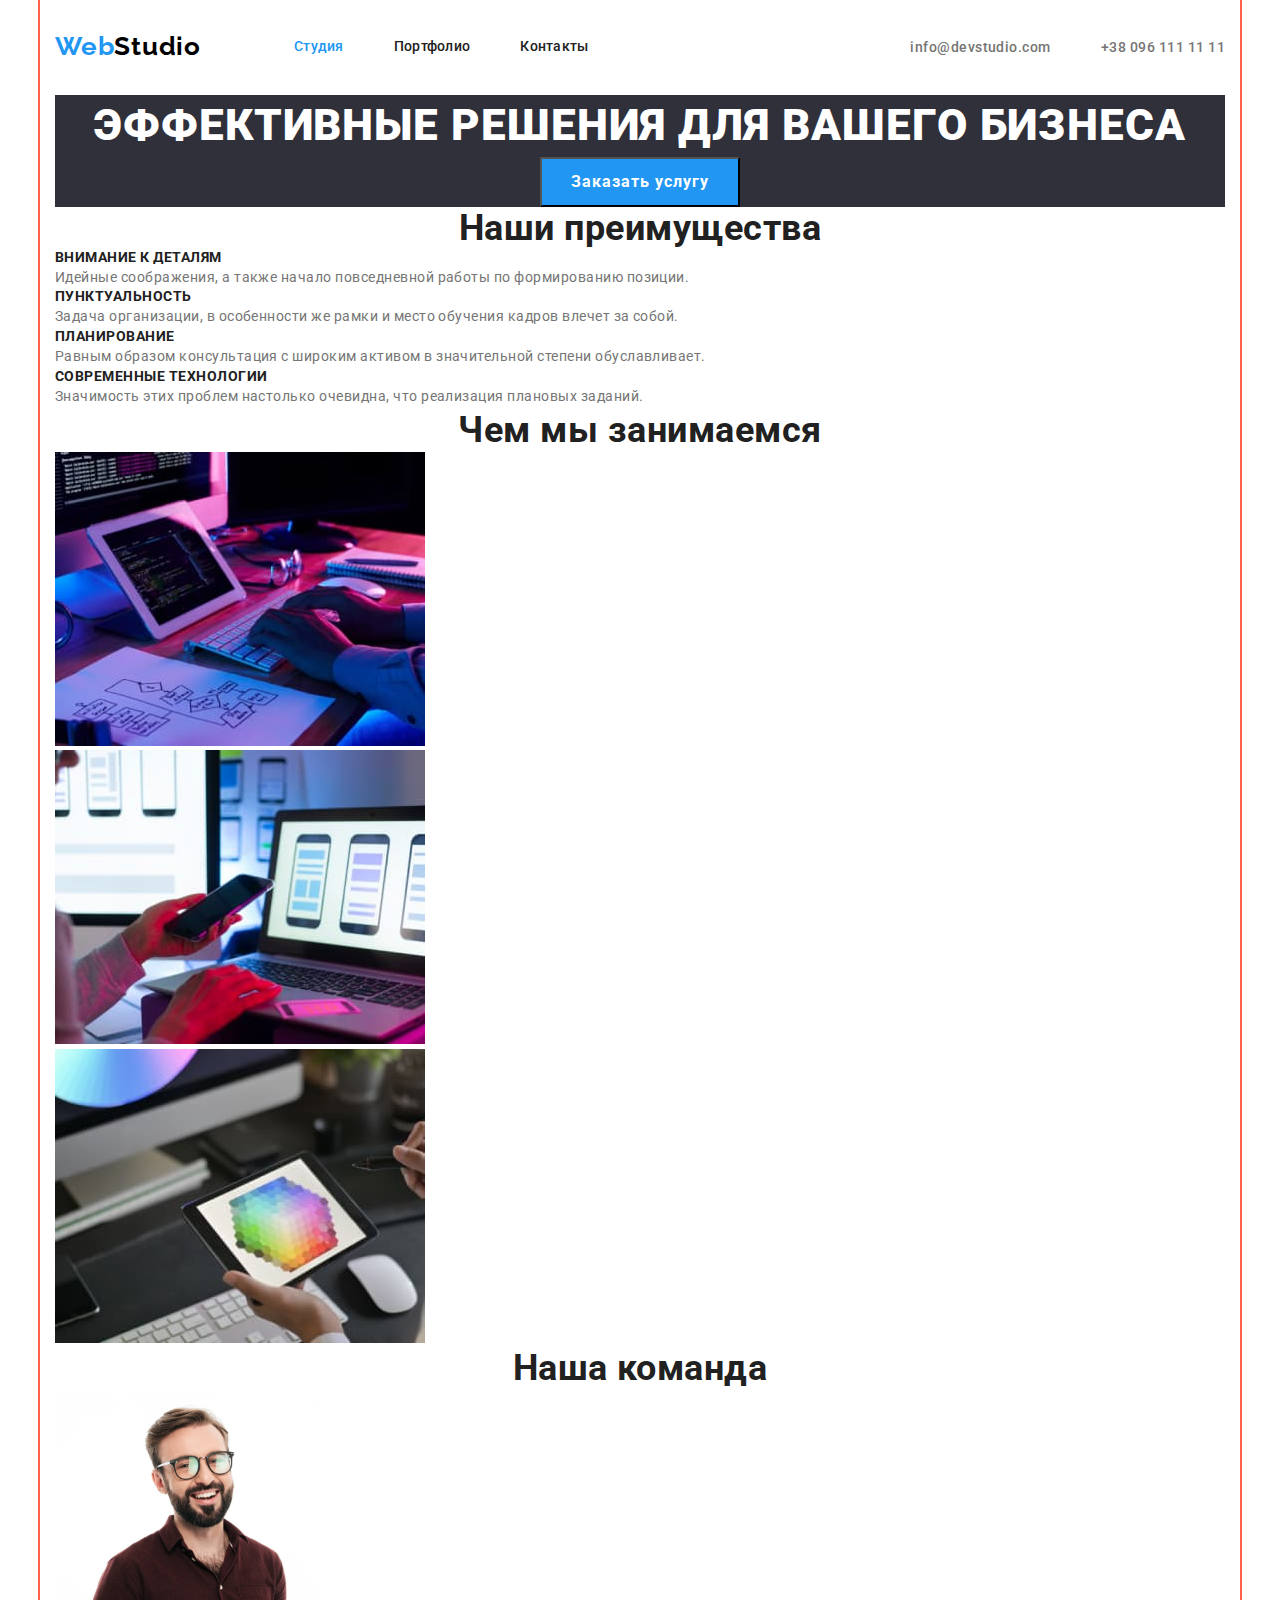
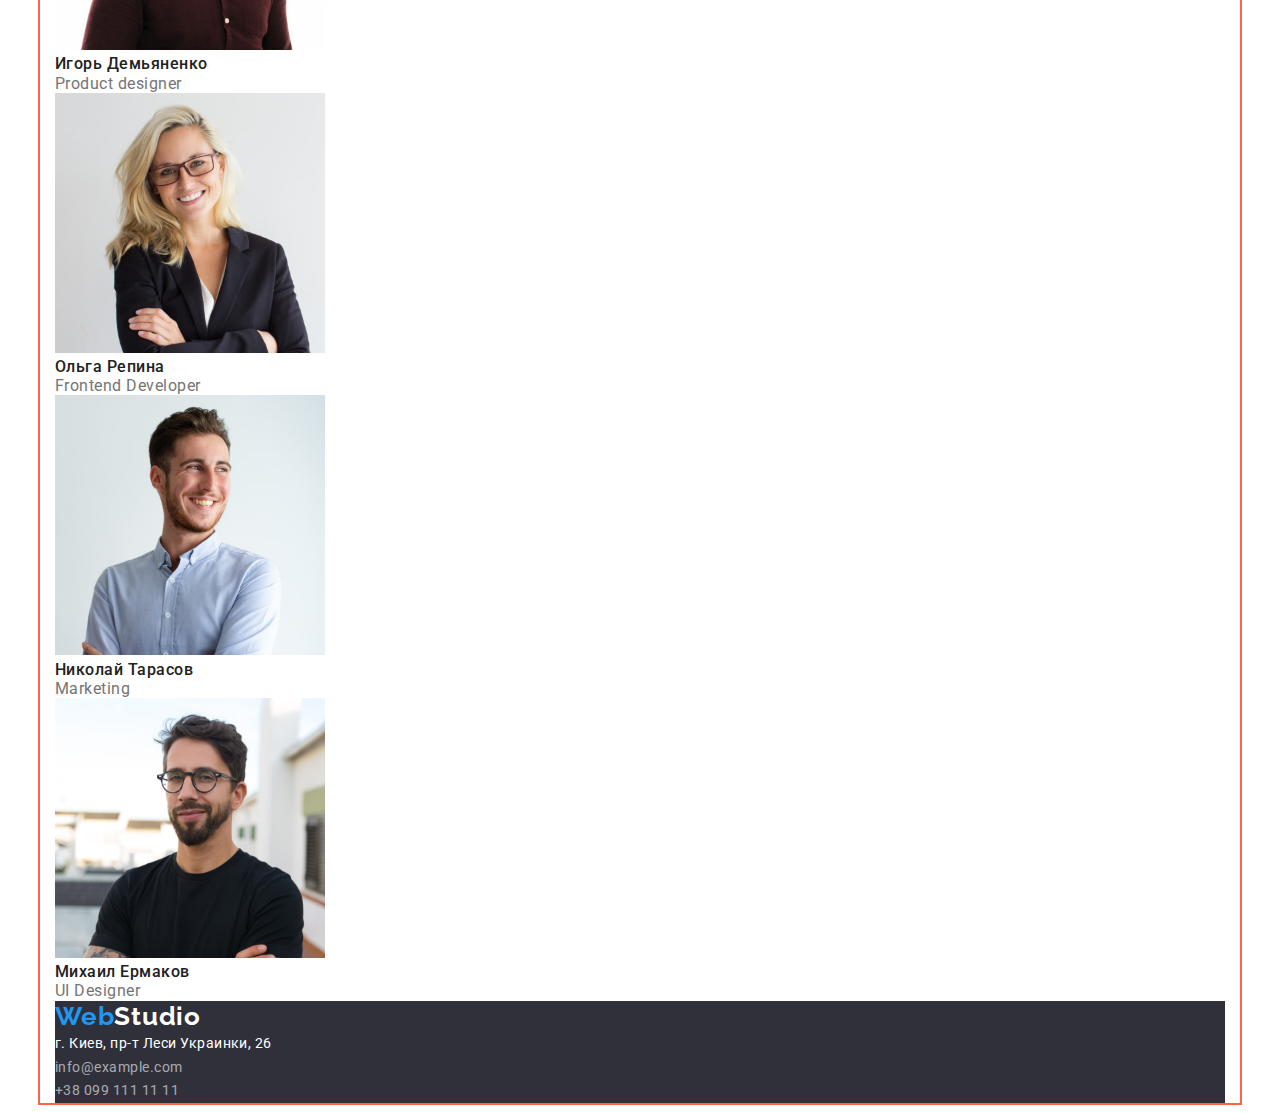
==== index.html @ baa95fdd "добавляет flexbox в шапку страницы Студия" ====
<!DOCTYPE html>
<html lang="ru">
<head>
    <meta charset="UTF-8">
    <meta http-equiv="X-UA-Compatible" content="IE=edge">
    <meta name="viewport" content="width=device-width, initial-scale=1.0">
    <title>WebStudio</title>
    <link href="https://fonts.googleapis.com/css2?family=Raleway:wght@700&family=Roboto:wght@400;500;700;900&display=swap" rel="stylesheet">
    <link rel="stylesheet" href="https://cdnjs.cloudflare.com/ajax/libs/modern-normalize/1.1.0/modern-normalize.min.css">
    <link rel="stylesheet" href="./css/styles.css">
    <link rel="stylesheet" href="./css/commonstyles.css">
   </head>

<body>
    <!-- Шапка -->
    <div class="container">
        <header>
            <div class="header-flex">
                <nav class="navigation nav-flex">
                    <a href="./index.html" class="navigation-logo">
                        <p><span class="logo">Web</span>Studio</p>
                    </a>
                    <ul class="nav-list">
                        <li class="navigation-list list nav-item"><a href="" class="link current">Студия</a></li>
                        <li class="navigation-list list nav-item"><a href="./portfolio.html" class="link">Портфолио</a></li>
                        <li class="navigation-list list nav-item"><a href="" class="link">Контакты</a></li>
                    </ul>
                </nav>
            
                <ul class="auth-list nav-flex">
                        <li class="contacts list nav-item"> <a href="mailto:info@devstudio.com" class="link">info@devstudio.com</a></li>
                        <li class="contacts list nav-item"> <a href="tel:+380961111111" class="link">+38 096 111 11 11</a></li>
                </ul>
            </div>
        </header>
        <!-- Основной контент страницы Студия-->
        <main>
            <!-- Hero -->
            <section class="hero delete-class">
                <h1 class="hero-name">Эффективные решения для вашего бизнеса</h1>
                <button type="button" class="main-button">Заказать услугу</button>
            </section>
            <!-- Наши преимущества -->
            <section>
                <h2 class="main-headers">Наши преимущества</h2>
                <ul>
                    <li class="list">
                        <h3 class="secondary-headers">Внимание к деталям</h3>
                        <p class="advantages">Идейные соображения, а также начало повседневной работы по формированию позиции.</p>
                    </li>
                    <li class="list">
                        <h3 class="secondary-headers">Пунктуальность</h3>
                        <p class="advantages">Задача организации, в особенности же рамки и место обучения кадров влечет за собой.</p>
                    </li>
                    <li class="list">
                        <h3 class="secondary-headers">Планирование</h3>
                        <p class="advantages">Равным образом консультация с широким активом в значительной степени обуславливает.</p>
                    </li>
                    <li class="list">
                        <h3 class="secondary-headers">Современные технологии</h3>
                        <p class="advantages">Значимость этих проблем настолько очевидна, что реализация плановых заданий.</p>
                    </li>
                </ul>
            </section>
            <!-- Чем мы занимаемся -->
            <section>
                <h2 class="main-headers">Чем мы занимаемся</h2>
                <ul>
                    <li class="list"><img src="./images/box1.jpg" alt="написание кода" width="370" height="294"></li>
                    <li class="list"><img src="./images/box2.jpg" alt="подбор дизайна" width="370" height="294"></li>
                    <li class="list"><img src="./images/box3.jpg" alt="согласование цветовой палитры" width="370" height="294"></li>
                </ul>
            </section>
            <!-- Наша команда -->
            <section>
                <h2 class="main-headers">Наша команда</h2>
                <ul>
                    <li class="names list">
                        <img src="./images/img.jpg" alt="дизайнер продукта" width="270" height="260">
                        <h3>Игорь Демьяненко</h3>
                        <p>Product designer</p>
                    </li>
                    <li class="names list">
                        <img src="./images/img3.jpg" alt="фронтенд разработчик" width="270" height="260">
                        <h3>Ольга Репина</h3>
                        <p>Frontend Developer</p>
                    </li>
                    <li class="names list">
                        <img src="./images/img1.jpg" alt="маркетолог" width="270" height="260">
                        <h3>Николай Тарасов</h3>
                        <p>Marketing</p>
                    </li>
                    <li class="names list">
                        <img src="./images/img2.jpg" alt="дизайнер интерфейса" width="270" height="260">
                        <h3>Михаил Ермаков</h3>
                        <p>UI Designer</p>
                    </li>
                </ul>
            </section>
        </main>
        <!-- Подвал -->
        <footer>
            <div class="delete-class">
                <a href="./index.html" class="navigation-logo link">
                    <p><span class="logo">Web</span><span class="backlogo">Studio</span></p>
                </a>
                <address class="footaddress">
                    <a href="https://goo.gl/maps/UZM62VKS9garVXZ96" class="address link">г. Киев, пр-т Леси Украинки, 26</a>
                    <p><a href="mailto:info@example.com" class="footcontacts link">info@example.com</a></p>
                    <p><a href="tel:+380991111111" class="footcontacts link">+38 099 111 11 11</a></p>
                </address>
            </div>

            
        </footer>
    </div>
</body>

</html>
---- css/styles.css ----
/* Стили страницы Студио */
.hero {
  text-align: center;
  letter-spacing: 0.06em;
}
.hero-name {
  font-weight: 900;
  font-size: 44px;
  line-height: 1.4;
  color: var(--main-white-color);
  text-transform: uppercase;
}
.main-button {
  font-weight: bold;
  font-size: 16px;
  line-height: 0.5;
  color: var(--main-white-color);
  background-color: var(--extra-color);
  width: 200px;
  height: 50px;
  left: 700px;
  top: 430px;
  letter-spacing: 0.06em;
  cursor: pointer;
}

/* Main content */
.main-headers {
  font-weight: bold;
  font-size: 36px;
  line-height: 1.2;
  text-align: center;
}
.secondary-headers {
  font-weight: bold;
  font-size: 14px;
  line-height: 1.14;
  text-transform: uppercase;
}
.advantages {
  font-size: 14px;
  line-height: 1.7;
  color: var(--secondary-text-color);
}
.names {
  line-height: 1.2;
}
.names h3 {
  font-weight: 500;
  font-size: 16px;
}
.names p {
  font-size: 16px;
  color: var(--secondary-text-color);
}

/* Стили страницы Портфолио */
.list .butt {
  font-weight: 500;
  font-size: 16px;
  line-height: 1.6;
  background-color: var(--buttons-color);
  cursor: pointer;
  color: var(--main-text-color);
  font-family: inherit;
  letter-spacing: 0.03em;
}
.butt:hover,
.butt:focus {
  background-color: var(--extra-color);
  color: var(--main-white-color);
}
.projects a {
  text-decoration: none;
}
.projects h3 {
  font-weight: bold;
  font-size: 18px;
  line-height: 2;
  letter-spacing: 0.06em;
  color: var(--main-text-color);
}
.projects p {
  font-size: 16px;
  line-height: 1.9;
  color: var(--secondary-text-color);
}
---- css/commonstyles.css ----
:root {
  --main-white-color: #ffffff;
  --secondary-color: #f5f4fa;
  --extra-color: #2196f3;
  --main-text-color: #212121;
  --secondary-text-color: #757575;
  --buttons-color: #f5f4fa;
}
body {
  background-color: var(--main-white-color);
  color: var(--main-text-color);
  font-family: Roboto, sans-serif;
  letter-spacing: 0.03em;
}
h1,
h2,
h3,
p,
ul {
  margin: 0;
  padding: 0;
}
.container {
  width: 1200px;
  margin-left: auto;
  margin-right: auto;
  padding-left: 15px;
  padding-right: 15px;
  outline: 2px solid tomato;
}

/* Шапка */

.header-flex {
  display: flex;
}
.nav-flex {
  display: flex;
  align-items: center;
  margin-top: 24px;
  margin-bottom: 25px;
}
.nav-list {
  display: flex;
  margin-left: 93px;
}
.auth-list {
  margin-left: auto;
}

.nav-list .nav-item:not(:last-child),
.auth-list .nav-item:not(:last-child) {
  margin-right: 50px;
}
.navigation {
  font-weight: 500;
  font-size: 14px;
  line-height: 1.14;
  letter-spacing: 0.02em;
  color: var(--main-text-color);
  list-style-type: none;
}
.navigation-list .link {
  display: block;
  color: var(--main-text-color);
  text-decoration: none;
}
.list {
  list-style-type: none;
}
.navigation-logo {
  font-family: Raleway;
  font-weight: bold;
  font-size: 26px;
  line-height: 1.2;
  letter-spacing: 0.03em;
  color: #000000;
  text-decoration: none;
}
.logo {
  color: var(--extra-color);
}

.contacts .link {
  font-weight: 500;
  font-size: 14px;
  line-height: 1.2;
  color: var(--secondary-text-color);
  text-decoration: none;
}
/* Подвал */
.backlogo {
  color: var(--main-white-color);
}
.delete-class {
  background-color: #2f303a;
}
.footaddress {
  font-size: 14px;
  line-height: 1.7;
  font-style: normal;
}
.address {
  color: var(--main-white-color);
  text-decoration: none;
}
.footcontacts {
  color: rgba(255, 255, 255, 0.6);
  text-decoration: none;
}
.link {
  padding: 15px 0;
}
.link:hover,
.link:focus {
  color: var(--extra-color);
}

.navigation-list .current {
  color: var(--extra-color);
}
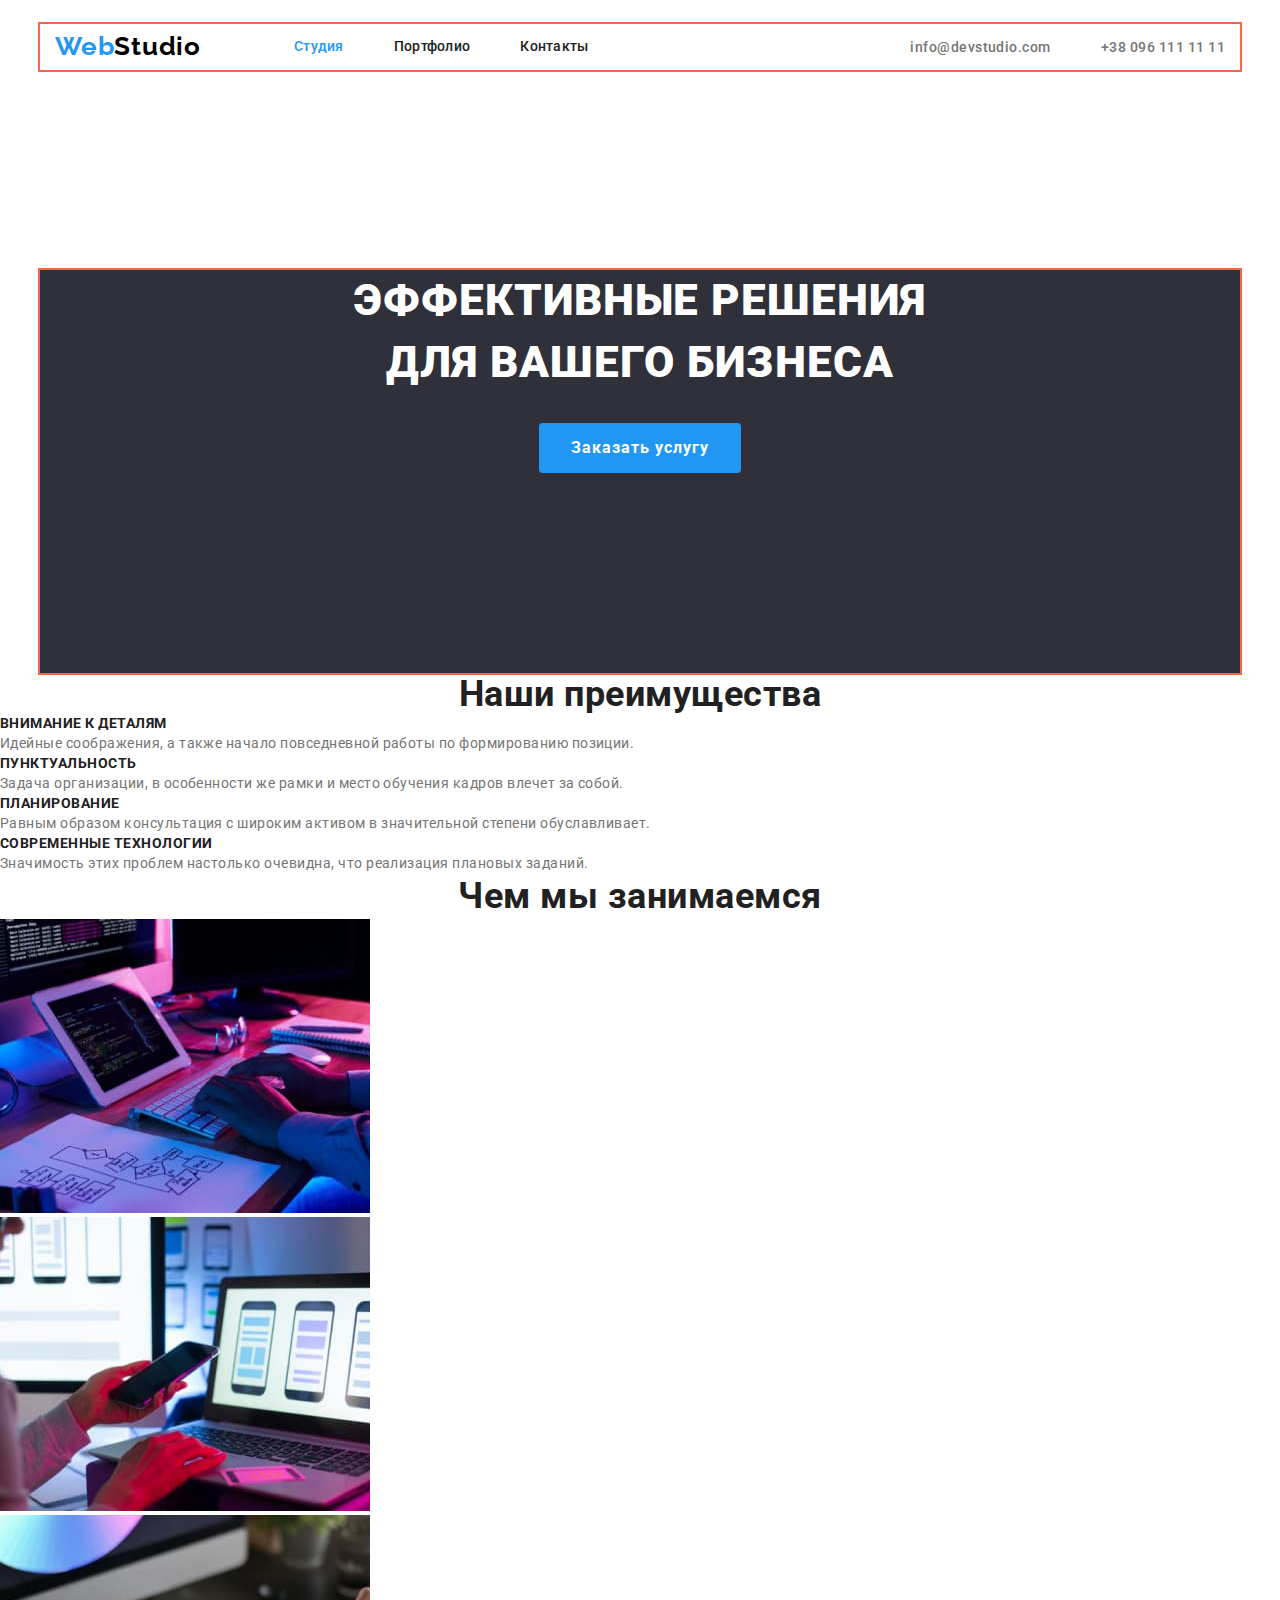
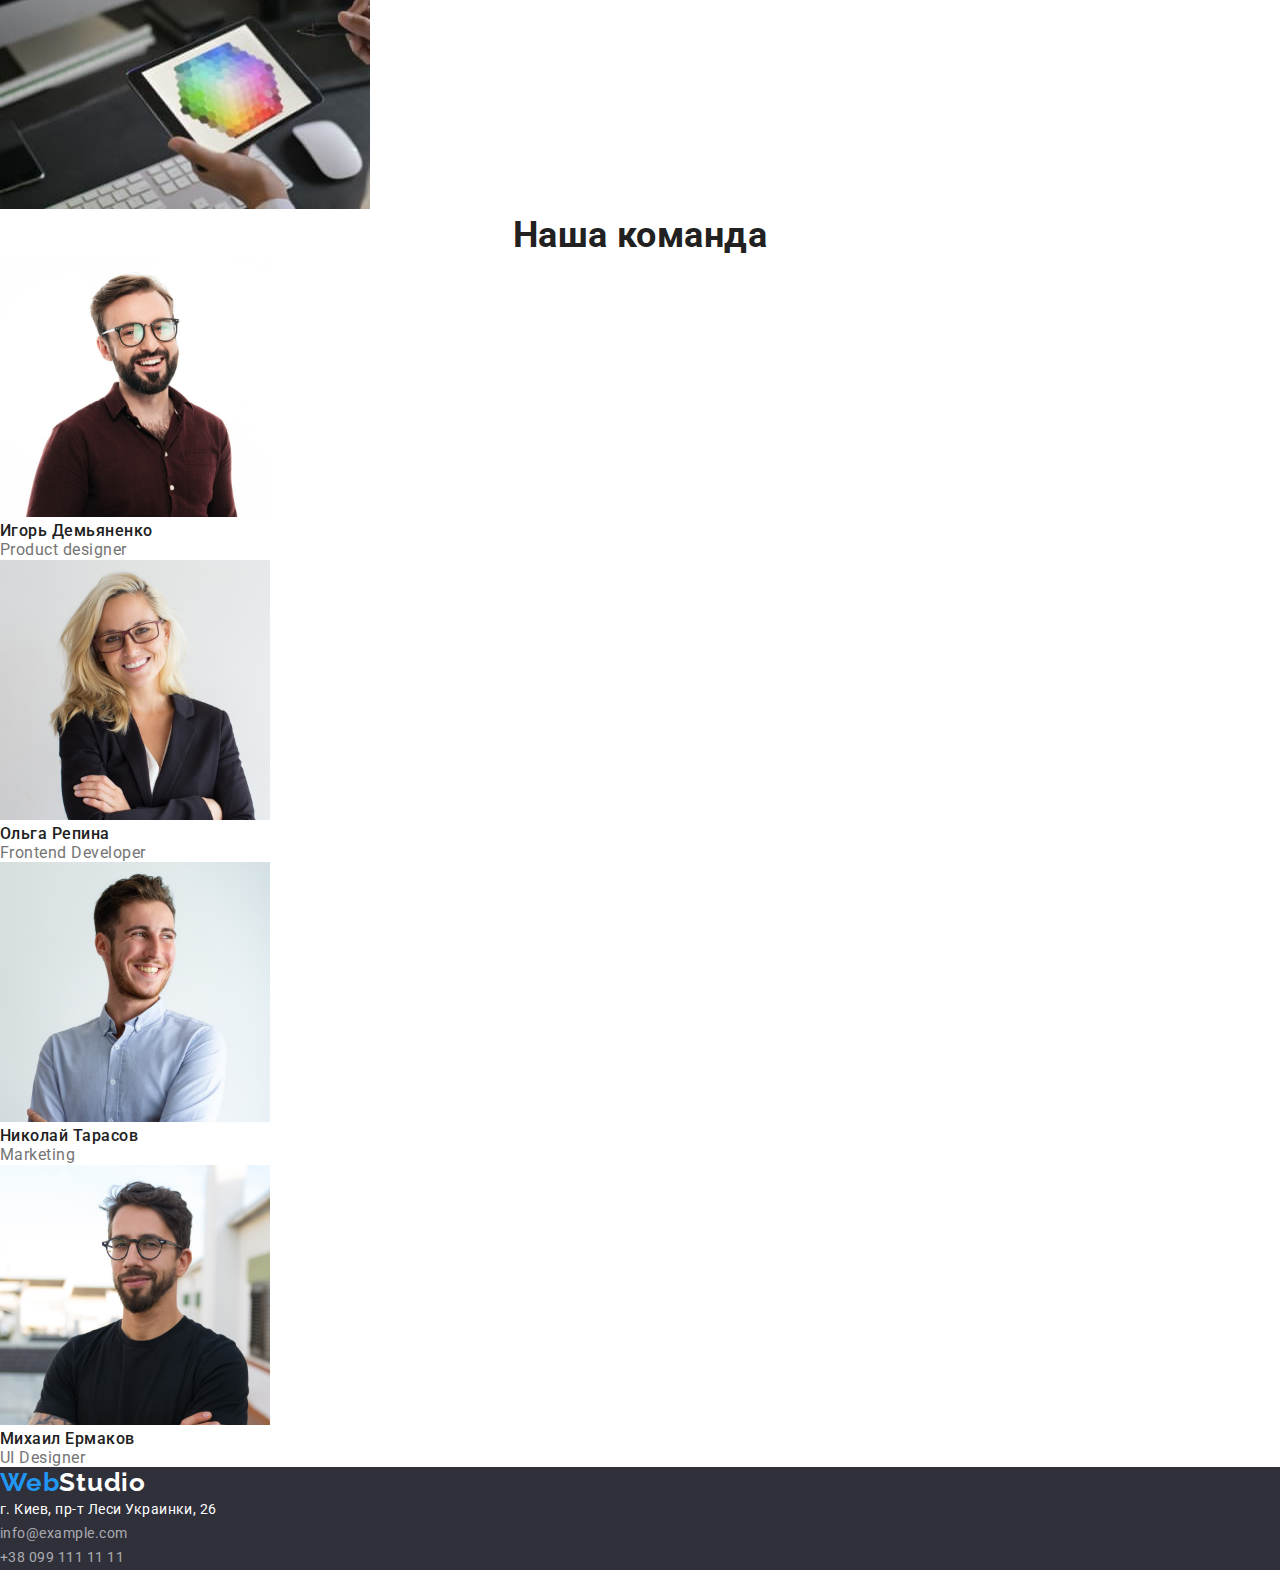
==== commit 95fdbb0b: "добавляет геометрию шапке и герою" ====
--- a/index.html
+++ b/index.html
@@ -13,33 +13,36 @@
 
 <body>
     <!-- Шапка -->
-    <div class="container">
         <header>
-            <div class="header-flex">
-                <nav class="navigation nav-flex">
-                    <a href="./index.html" class="navigation-logo">
-                        <p><span class="logo">Web</span>Studio</p>
-                    </a>
-                    <ul class="nav-list">
-                        <li class="navigation-list list nav-item"><a href="" class="link current">Студия</a></li>
-                        <li class="navigation-list list nav-item"><a href="./portfolio.html" class="link">Портфолио</a></li>
-                        <li class="navigation-list list nav-item"><a href="" class="link">Контакты</a></li>
+            <div class="container">
+                <div class="header-flex">
+                    <nav class="navigation nav-flex">
+                        <a href="./index.html" class="navigation-logo">
+                            <p><span class="logo">Web</span>Studio</p>
+                        </a>
+                        <ul class="nav-list">
+                            <li class="navigation-list list nav-item"><a href="" class="link current">Студия</a></li>
+                            <li class="navigation-list list nav-item"><a href="./portfolio.html" class="link">Портфолио</a></li>
+                            <li class="navigation-list list nav-item"><a href="" class="link">Контакты</a></li>
+                        </ul>
+                    </nav>
+                
+                    <ul class="auth-list nav-flex">
+                            <li class="contacts list nav-item"> <a href="mailto:info@devstudio.com" class="link">info@devstudio.com</a></li>
+                            <li class="contacts list nav-item"> <a href="tel:+380961111111" class="link">+38 096 111 11 11</a></li>
                     </ul>
-                </nav>
-            
-                <ul class="auth-list nav-flex">
-                        <li class="contacts list nav-item"> <a href="mailto:info@devstudio.com" class="link">info@devstudio.com</a></li>
-                        <li class="contacts list nav-item"> <a href="tel:+380961111111" class="link">+38 096 111 11 11</a></li>
-                </ul>
+                </div>    
             </div>
         </header>
         <!-- Основной контент страницы Студия-->
         <main>
             <!-- Hero -->
-            <section class="hero delete-class">
-                <h1 class="hero-name">Эффективные решения для вашего бизнеса</h1>
-                <button type="button" class="main-button">Заказать услугу</button>
-            </section>
+            <div class="delete-class container">
+                <section class="hero">
+                    <h1 class="hero-name">Эффективные решения</br> для вашего бизнеса</h1>
+                    <button type="button" class="main-button">Заказать услугу</button>
+                </section>
+            </div>
             <!-- Наши преимущества -->
             <section>
                 <h2 class="main-headers">Наши преимущества</h2>
--- a/css/styles.css
+++ b/css/styles.css
@@ -1,9 +1,11 @@
 /* Стили страницы Студио */
 .hero {
+  letter-spacing: 0.06em;
   text-align: center;
-  letter-spacing: 0.06em;
 }
 .hero-name {
+  margin-top: 200px;
+  margin-bottom: 30px;
   font-weight: 900;
   font-size: 44px;
   line-height: 1.4;
@@ -11,15 +13,15 @@
   text-transform: uppercase;
 }
 .main-button {
+  margin-bottom: 200px;
+  border: 0;
+  border-radius: 4px;
+  padding: 10px 32px;
   font-weight: bold;
   font-size: 16px;
-  line-height: 0.5;
+  line-height: 1.88;
   color: var(--main-white-color);
   background-color: var(--extra-color);
-  width: 200px;
-  height: 50px;
-  left: 700px;
-  top: 430px;
   letter-spacing: 0.06em;
   cursor: pointer;
 }
--- a/css/commonstyles.css
+++ b/css/commonstyles.css
@@ -7,6 +7,7 @@
   --buttons-color: #f5f4fa;
 }
 body {
+  margin: 0;
   background-color: var(--main-white-color);
   color: var(--main-text-color);
   font-family: Roboto, sans-serif;
@@ -33,12 +34,12 @@
 
 .header-flex {
   display: flex;
+  margin-top: 24px;
+  margin-bottom: 25px;
 }
 .nav-flex {
   display: flex;
   align-items: center;
-  margin-top: 24px;
-  margin-bottom: 25px;
 }
 .nav-list {
   display: flex;
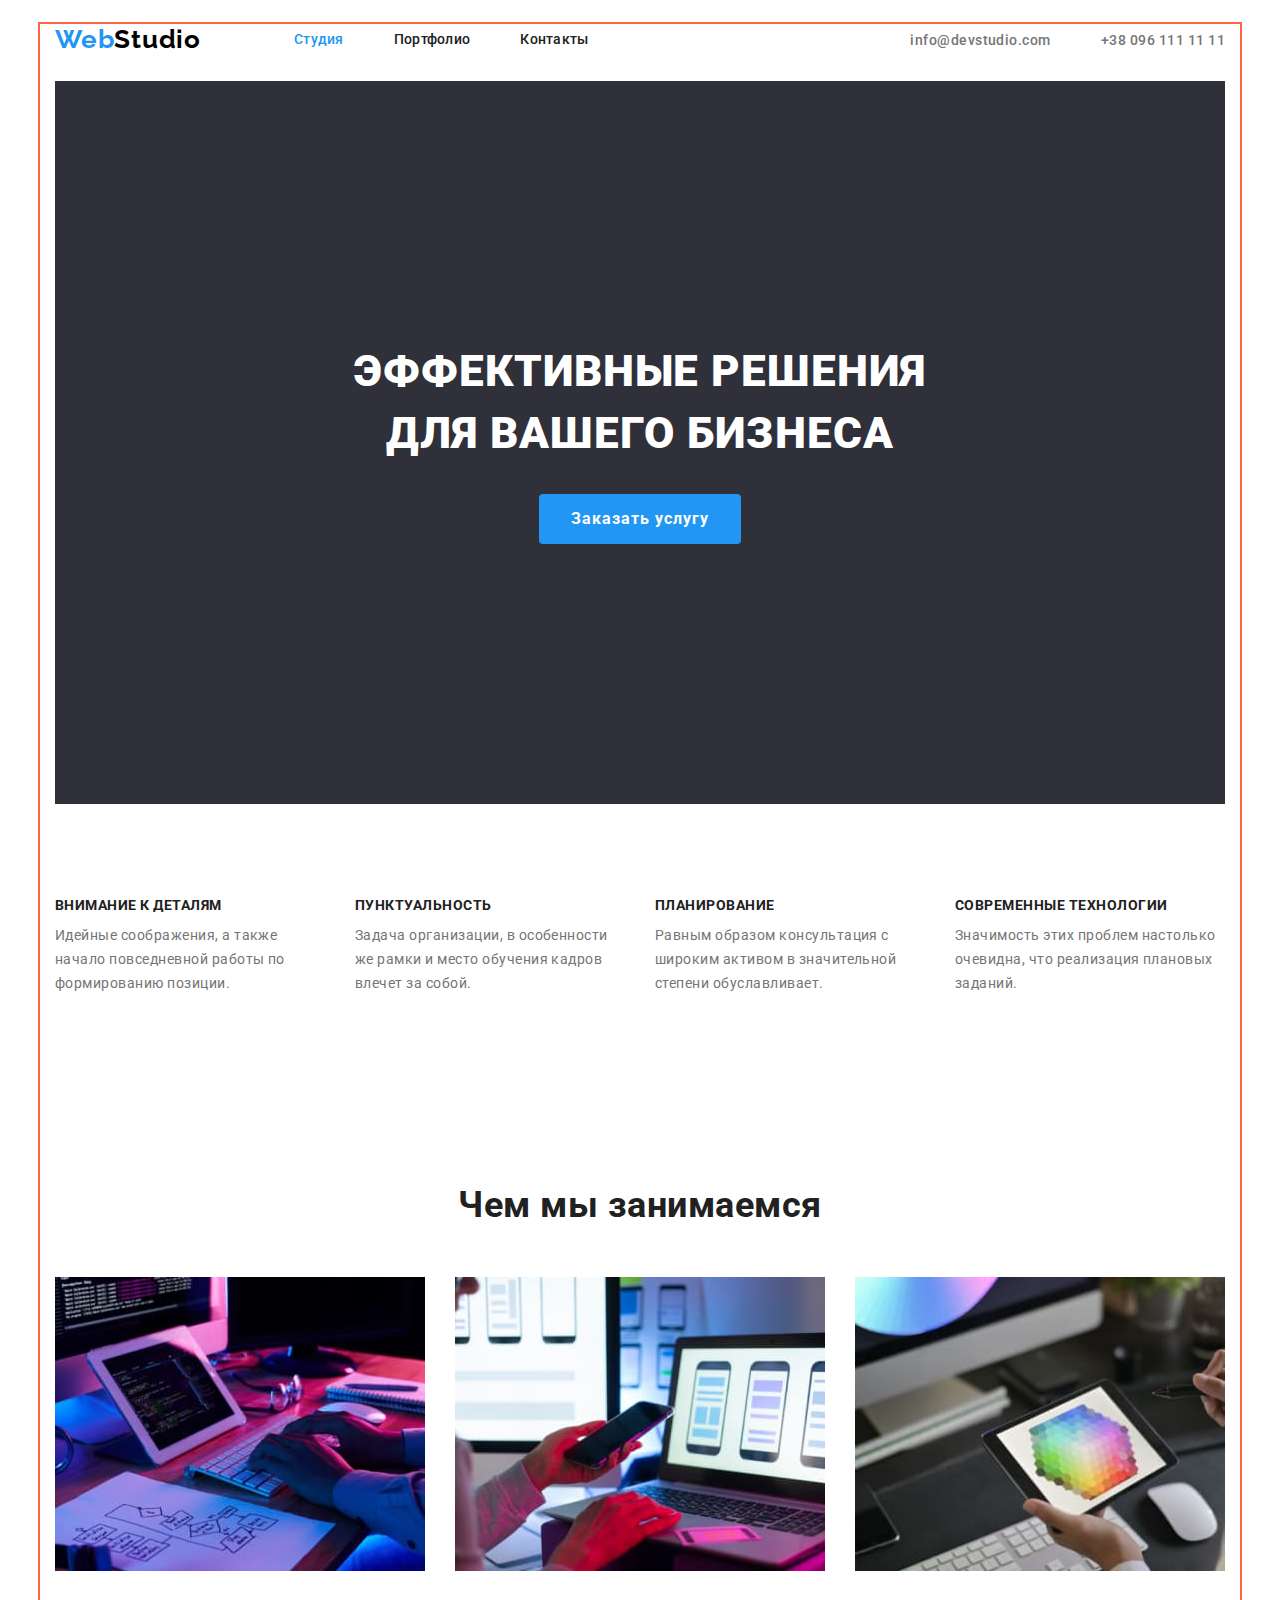
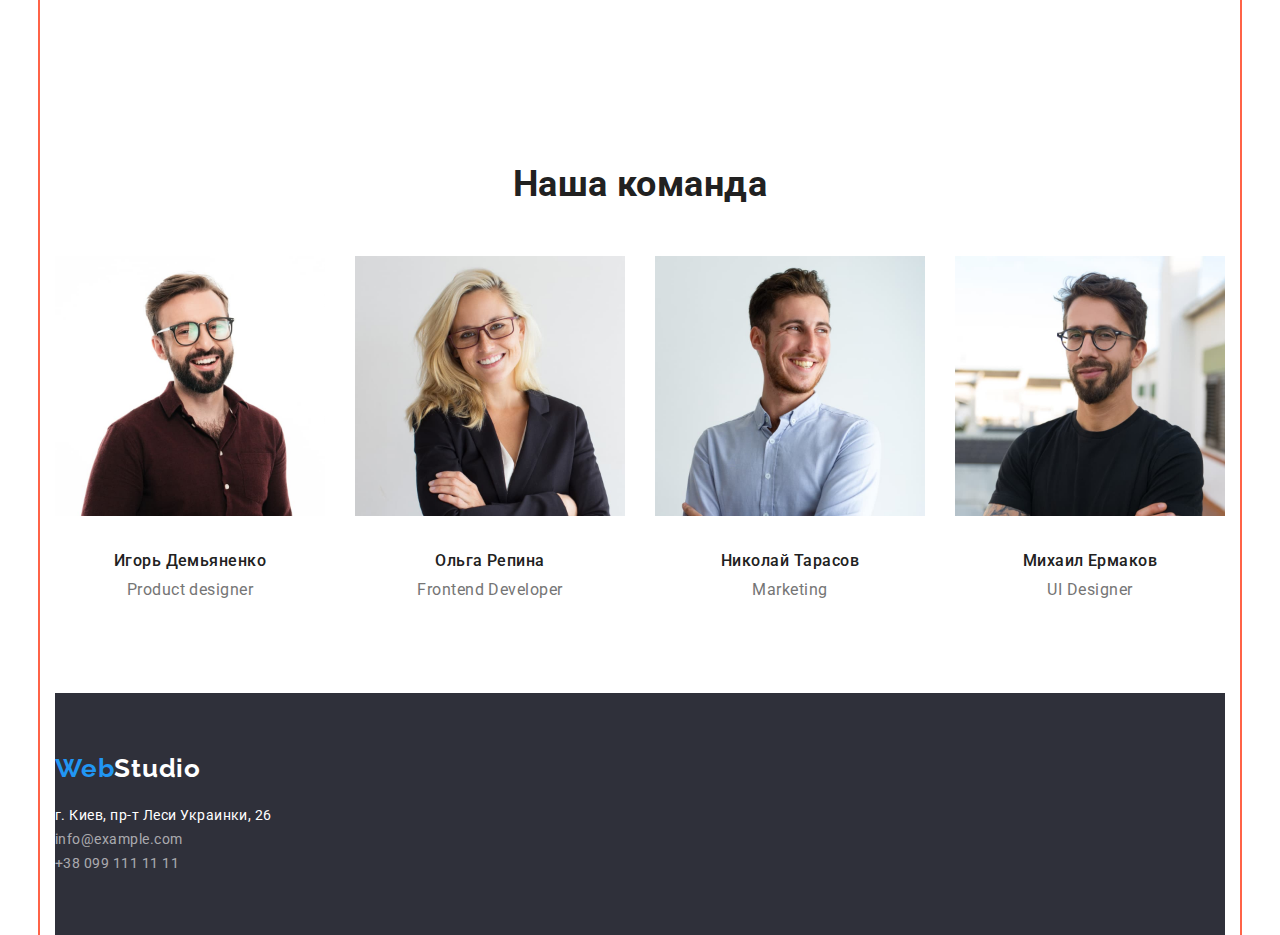
==== commit 1cd1f152: "оформляет страницу Студия" ====
--- a/index.html
+++ b/index.html
@@ -13,71 +13,70 @@
 
 <body>
     <!-- Шапка -->
+    <div class="container">
         <header>
-            <div class="container">
-                <div class="header-flex">
-                    <nav class="navigation nav-flex">
-                        <a href="./index.html" class="navigation-logo">
-                            <p><span class="logo">Web</span>Studio</p>
-                        </a>
+            <div class="header-flex">
+                <nav class="navigation nav-flex">
+                    <a href="./index.html" class="navigation-logo">
+                        <p><span class="logo">Web</span>Studio</p>
+                    </a>
                         <ul class="nav-list">
                             <li class="navigation-list list nav-item"><a href="" class="link current">Студия</a></li>
                             <li class="navigation-list list nav-item"><a href="./portfolio.html" class="link">Портфолио</a></li>
                             <li class="navigation-list list nav-item"><a href="" class="link">Контакты</a></li>
                         </ul>
-                    </nav>
+                </nav>
                 
                     <ul class="auth-list nav-flex">
                             <li class="contacts list nav-item"> <a href="mailto:info@devstudio.com" class="link">info@devstudio.com</a></li>
                             <li class="contacts list nav-item"> <a href="tel:+380961111111" class="link">+38 096 111 11 11</a></li>
                     </ul>
-                </div>    
             </div>
         </header>
         <!-- Основной контент страницы Студия-->
         <main>
             <!-- Hero -->
-            <div class="delete-class container">
+            <div class="delete-class">
                 <section class="hero">
                     <h1 class="hero-name">Эффективные решения</br> для вашего бизнеса</h1>
                     <button type="button" class="main-button">Заказать услугу</button>
                 </section>
             </div>
             <!-- Наши преимущества -->
-            <section>
-                <h2 class="main-headers">Наши преимущества</h2>
-                <ul>
-                    <li class="list">
+            <section class="section">
+                <h2 class="main-headers display-none">Наши преимущества</h2>
+                <ul class="flex-list">
+                    <li class="list flex-item">
                         <h3 class="secondary-headers">Внимание к деталям</h3>
                         <p class="advantages">Идейные соображения, а также начало повседневной работы по формированию позиции.</p>
                     </li>
-                    <li class="list">
+                    <li class="list flex-item">
                         <h3 class="secondary-headers">Пунктуальность</h3>
                         <p class="advantages">Задача организации, в особенности же рамки и место обучения кадров влечет за собой.</p>
                     </li>
-                    <li class="list">
+                    <li class="list flex-item">
                         <h3 class="secondary-headers">Планирование</h3>
                         <p class="advantages">Равным образом консультация с широким активом в значительной степени обуславливает.</p>
                     </li>
-                    <li class="list">
+                    <li class="list flex-item">
                         <h3 class="secondary-headers">Современные технологии</h3>
                         <p class="advantages">Значимость этих проблем настолько очевидна, что реализация плановых заданий.</p>
                     </li>
                 </ul>
             </section>
             <!-- Чем мы занимаемся -->
-            <section>
+            <section class="section">
                 <h2 class="main-headers">Чем мы занимаемся</h2>
-                <ul>
-                    <li class="list"><img src="./images/box1.jpg" alt="написание кода" width="370" height="294"></li>
-                    <li class="list"><img src="./images/box2.jpg" alt="подбор дизайна" width="370" height="294"></li>
-                    <li class="list"><img src="./images/box3.jpg" alt="согласование цветовой палитры" width="370" height="294"></li>
+                <ul class="flex-list">
+                    <li class="list flex-img"><img src="./images/box1.jpg" alt="написание кода" width="370" height="294"></li>
+                    <li class="list flex-img"><img src="./images/box2.jpg" alt="подбор дизайна" width="370" height="294"></li>
+                    <li class="list flex-img"><img src="./images/box3.jpg" alt="согласование цветовой палитры" width="370" height="294"></li>
                 </ul>
             </section>
             <!-- Наша команда -->
-            <section>
+            <section class="section">
                 <h2 class="main-headers">Наша команда</h2>
-                <ul>
+                <ul class="flex-list">
                     <li class="names list">
                         <img src="./images/img.jpg" alt="дизайнер продукта" width="270" height="260">
                         <h3>Игорь Демьяненко</h3>
@@ -105,7 +104,7 @@
         <footer>
             <div class="delete-class">
                 <a href="./index.html" class="navigation-logo link">
-                    <p><span class="logo">Web</span><span class="backlogo">Studio</span></p>
+                    <p class="foot-logo"><span class="logo">Web</span><span class="backlogo">Studio</span></p>
                 </a>
                 <address class="footaddress">
                     <a href="https://goo.gl/maps/UZM62VKS9garVXZ96" class="address link">г. Киев, пр-т Леси Украинки, 26</a>
@@ -113,8 +112,6 @@
                     <p><a href="tel:+380991111111" class="footcontacts link">+38 099 111 11 11</a></p>
                 </address>
             </div>
-
-            
         </footer>
     </div>
 </body>
--- a/css/styles.css
+++ b/css/styles.css
@@ -28,32 +28,62 @@
 
 /* Main content */
 .main-headers {
+  margin-bottom: 50px;
   font-weight: bold;
   font-size: 36px;
   line-height: 1.2;
   text-align: center;
 }
 .secondary-headers {
+  margin-bottom: 10px;
   font-weight: bold;
   font-size: 14px;
   line-height: 1.14;
   text-transform: uppercase;
 }
+/* Наши преимущества */
+.display-none {
+  display: none;
+}
+.section {
+  padding-top: 94px;
+  padding-bottom: 94px;
+}
+
+.flex-list {
+  display: flex;
+}
+
+.flex-list > .flex-item:not(:last-child),
+.flex-list > .flex-img:not(:last-child),
+.flex-list > .names:not(:last-child) {
+  margin-right: 30px;
+}
+
+.flex-item {
+  width: 270px;
+}
 .advantages {
+  justify-content: space-between;
   font-size: 14px;
   line-height: 1.7;
   color: var(--secondary-text-color);
 }
+/* Наша команда */
 .names {
   line-height: 1.2;
 }
 .names h3 {
+  margin-top: 30px;
   font-weight: 500;
   font-size: 16px;
+  text-align: center;
 }
 .names p {
+  margin-top: 10px;
   font-size: 16px;
   color: var(--secondary-text-color);
+  text-align: center;
 }
 
 /* Стили страницы Портфолио */
--- a/css/commonstyles.css
+++ b/css/commonstyles.css
@@ -93,8 +93,13 @@
 .backlogo {
   color: var(--main-white-color);
 }
+.navigation-logo .foot-logo {
+  margin-bottom: 20px;
+}
 .delete-class {
   background-color: #2f303a;
+  padding-top: 60px;
+  padding-bottom: 60px;
 }
 .footaddress {
   font-size: 14px;
@@ -104,13 +109,16 @@
 .address {
   color: var(--main-white-color);
   text-decoration: none;
+  margin-bottom: 9px;
 }
 .footcontacts {
   color: rgba(255, 255, 255, 0.6);
   text-decoration: none;
+  margin-bottom: 9px;
 }
+
 .link {
-  padding: 15px 0;
+  padding: 8px 0;
 }
 .link:hover,
 .link:focus {
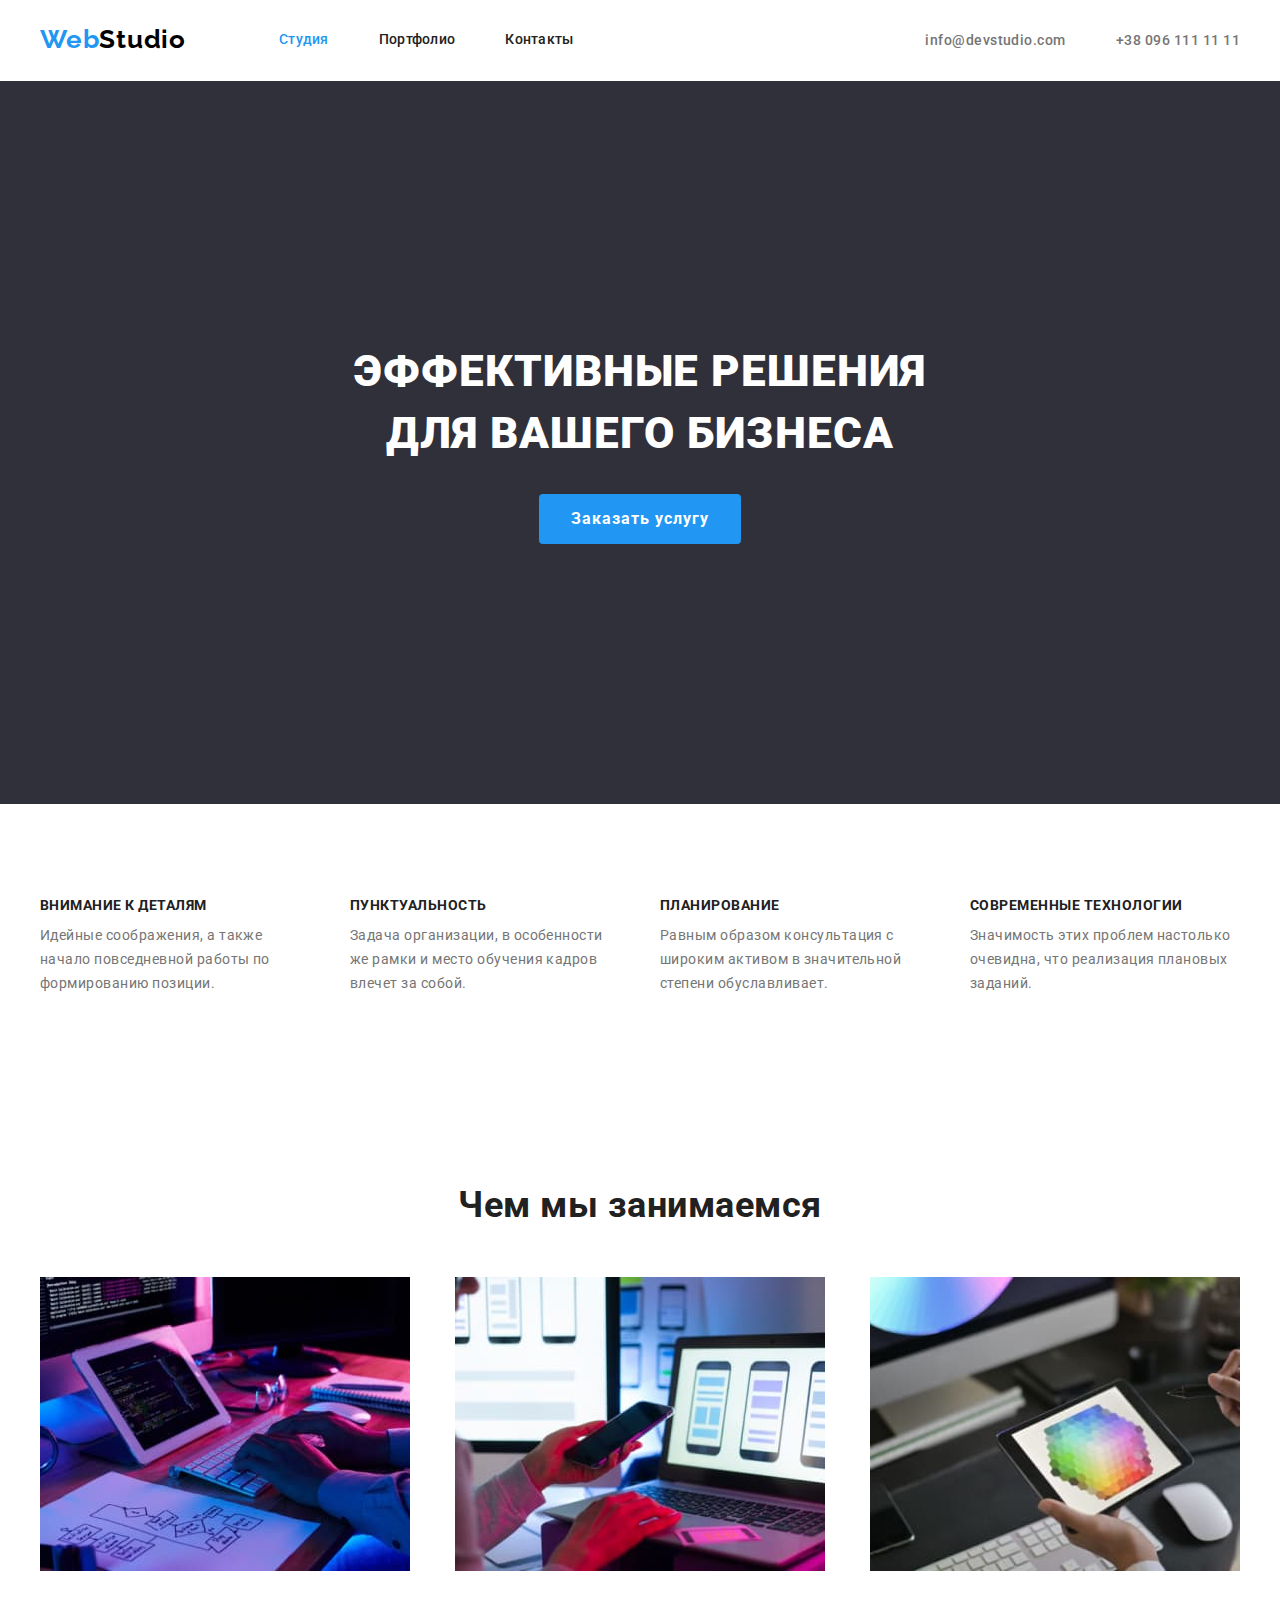
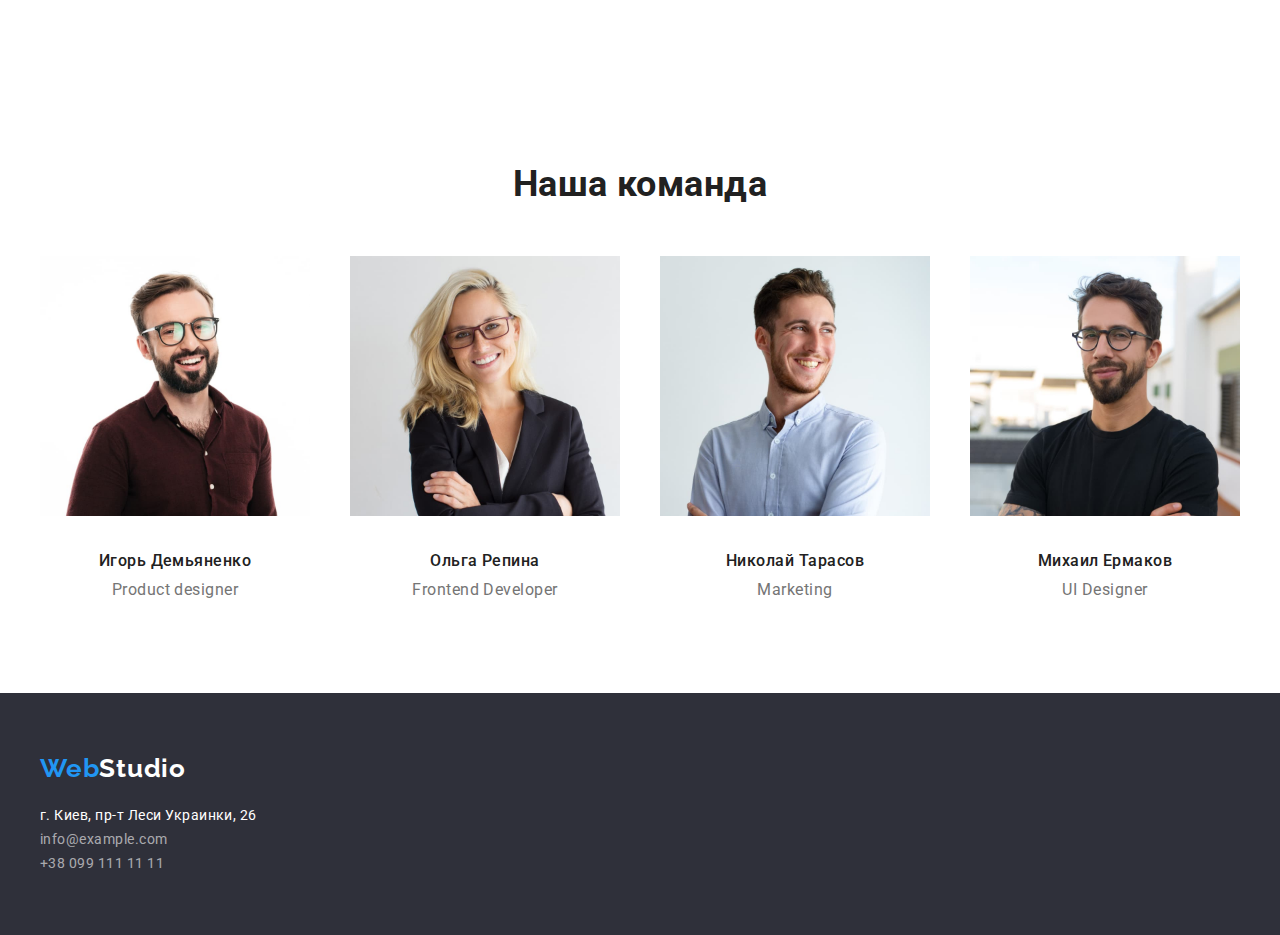
==== commit 0ecc16aa: "оформляет flexbox на странице Портфолио" ====
--- a/index.html
+++ b/index.html
@@ -13,18 +13,17 @@
 
 <body>
     <!-- Шапка -->
-    <div class="container">
         <header>
-            <div class="header-flex">
+            <div class="header-flex container">
                 <nav class="navigation nav-flex">
                     <a href="./index.html" class="navigation-logo">
                         <p><span class="logo">Web</span>Studio</p>
                     </a>
-                        <ul class="nav-list">
-                            <li class="navigation-list list nav-item"><a href="" class="link current">Студия</a></li>
-                            <li class="navigation-list list nav-item"><a href="./portfolio.html" class="link">Портфолио</a></li>
-                            <li class="navigation-list list nav-item"><a href="" class="link">Контакты</a></li>
-                        </ul>
+                    <ul class="nav-list">
+                        <li class="navigation-list list nav-item"><a href="" class="link current">Студия</a></li>
+                        <li class="navigation-list list nav-item"><a href="./portfolio.html" class="link">Портфолио</a></li>
+                        <li class="navigation-list list nav-item"><a href="" class="link">Контакты</a></li>
+                    </ul>
                 </nav>
                 
                     <ul class="auth-list nav-flex">
@@ -44,65 +43,71 @@
             </div>
             <!-- Наши преимущества -->
             <section class="section">
-                <h2 class="main-headers display-none">Наши преимущества</h2>
-                <ul class="flex-list">
-                    <li class="list flex-item">
-                        <h3 class="secondary-headers">Внимание к деталям</h3>
-                        <p class="advantages">Идейные соображения, а также начало повседневной работы по формированию позиции.</p>
-                    </li>
-                    <li class="list flex-item">
-                        <h3 class="secondary-headers">Пунктуальность</h3>
-                        <p class="advantages">Задача организации, в особенности же рамки и место обучения кадров влечет за собой.</p>
-                    </li>
-                    <li class="list flex-item">
-                        <h3 class="secondary-headers">Планирование</h3>
-                        <p class="advantages">Равным образом консультация с широким активом в значительной степени обуславливает.</p>
-                    </li>
-                    <li class="list flex-item">
-                        <h3 class="secondary-headers">Современные технологии</h3>
-                        <p class="advantages">Значимость этих проблем настолько очевидна, что реализация плановых заданий.</p>
-                    </li>
-                </ul>
+                <div class="container">
+                    <h2 class="main-headers display-none">Наши преимущества</h2>
+                    <ul class="flex-list">
+                        <li class="list flex-item">
+                            <h3 class="secondary-headers">Внимание к деталям</h3>
+                            <p class="advantages">Идейные соображения, а также начало повседневной работы по формированию позиции.</p>
+                        </li>
+                        <li class="list flex-item">
+                            <h3 class="secondary-headers">Пунктуальность</h3>
+                            <p class="advantages">Задача организации, в особенности же рамки и место обучения кадров влечет за собой.</p>
+                        </li>
+                        <li class="list flex-item">
+                            <h3 class="secondary-headers">Планирование</h3>
+                            <p class="advantages">Равным образом консультация с широким активом в значительной степени обуславливает.</p>
+                        </li>
+                        <li class="list flex-item">
+                            <h3 class="secondary-headers">Современные технологии</h3>
+                            <p class="advantages">Значимость этих проблем настолько очевидна, что реализация плановых заданий.</p>
+                        </li>
+                    </ul>
+                </div>
             </section>
             <!-- Чем мы занимаемся -->
             <section class="section">
-                <h2 class="main-headers">Чем мы занимаемся</h2>
-                <ul class="flex-list">
-                    <li class="list flex-img"><img src="./images/box1.jpg" alt="написание кода" width="370" height="294"></li>
-                    <li class="list flex-img"><img src="./images/box2.jpg" alt="подбор дизайна" width="370" height="294"></li>
-                    <li class="list flex-img"><img src="./images/box3.jpg" alt="согласование цветовой палитры" width="370" height="294"></li>
-                </ul>
+                <div class="container">
+                    <h2 class="main-headers">Чем мы занимаемся</h2>
+                    <ul class="flex-list">
+                        <li class="list flex-img"><img src="./images/box1.jpg" alt="написание кода" width="370" height="294"></li>
+                        <li class="list flex-img"><img src="./images/box2.jpg" alt="подбор дизайна" width="370" height="294"></li>
+                        <li class="list flex-img"><img src="./images/box3.jpg" alt="согласование цветовой палитры" width="370" height="294"></li>
+                    </ul>
+                </div>
             </section>
             <!-- Наша команда -->
             <section class="section">
-                <h2 class="main-headers">Наша команда</h2>
-                <ul class="flex-list">
-                    <li class="names list">
-                        <img src="./images/img.jpg" alt="дизайнер продукта" width="270" height="260">
-                        <h3>Игорь Демьяненко</h3>
-                        <p>Product designer</p>
-                    </li>
-                    <li class="names list">
-                        <img src="./images/img3.jpg" alt="фронтенд разработчик" width="270" height="260">
-                        <h3>Ольга Репина</h3>
-                        <p>Frontend Developer</p>
-                    </li>
-                    <li class="names list">
-                        <img src="./images/img1.jpg" alt="маркетолог" width="270" height="260">
-                        <h3>Николай Тарасов</h3>
-                        <p>Marketing</p>
-                    </li>
-                    <li class="names list">
-                        <img src="./images/img2.jpg" alt="дизайнер интерфейса" width="270" height="260">
-                        <h3>Михаил Ермаков</h3>
-                        <p>UI Designer</p>
-                    </li>
-                </ul>
+                <div class="container">
+                    <h2 class="main-headers">Наша команда</h2>
+                    <ul class="flex-list">
+                        <li class="names list">
+                            <img src="./images/img.jpg" alt="дизайнер продукта" width="270" height="260">
+                            <h3>Игорь Демьяненко</h3>
+                            <p>Product designer</p>
+                        </li>
+                        <li class="names list">
+                            <img src="./images/img3.jpg" alt="фронтенд разработчик" width="270" height="260">
+                            <h3>Ольга Репина</h3>
+                            <p>Frontend Developer</p>
+                        </li>
+                        <li class="names list">
+                            <img src="./images/img1.jpg" alt="маркетолог" width="270" height="260">
+                            <h3>Николай Тарасов</h3>
+                            <p>Marketing</p>
+                        </li>
+                        <li class="names list">
+                            <img src="./images/img2.jpg" alt="дизайнер интерфейса" width="270" height="260">
+                            <h3>Михаил Ермаков</h3>
+                            <p>UI Designer</p>
+                        </li>
+                    </ul>
+                </div>
             </section>
         </main>
         <!-- Подвал -->
-        <footer>
-            <div class="delete-class">
+        <footer class="delete-class">
+            <div class="container">
                 <a href="./index.html" class="navigation-logo link">
                     <p class="foot-logo"><span class="logo">Web</span><span class="backlogo">Studio</span></p>
                 </a>
--- a/css/styles.css
+++ b/css/styles.css
@@ -42,16 +42,10 @@
   text-transform: uppercase;
 }
 /* Наши преимущества */
-.display-none {
-  display: none;
-}
+
 .section {
   padding-top: 94px;
   padding-bottom: 94px;
-}
-
-.flex-list {
-  display: flex;
 }
 
 .flex-list > .flex-item:not(:last-child),
@@ -87,7 +81,13 @@
 }
 
 /* Стили страницы Портфолио */
+.port-header {
+  border: 1px solid #ececec;
+}
 .list .butt {
+  padding: 6px 22px;
+  margin-bottom: 50px;
+  border: 0;
   font-weight: 500;
   font-size: 16px;
   line-height: 1.6;
@@ -97,12 +97,44 @@
   font-family: inherit;
   letter-spacing: 0.03em;
 }
+.flex-list.flex-but {
+  justify-content: center;
+}
+.flex-but > .list:not(:last-child) {
+  margin-right: 8px;
+}
+
+.flex-projects {
+  display: flex;
+  flex-wrap: wrap;
+  justify-content: space-between;
+}
+.projects {
+  width: 370px;
+}
+.projects:not(:last-child) {
+  margin-bottom: 30px;
+  margin-right: 30px;
+}
+.projects:nth-child(3n) {
+  margin-right: 0;
+}
+.projects:nth-last-child(-n + 3) {
+  margin-bottom: 0;
+}
+.projects-img {
+  display: block;
+  width: 100%;
+  margin-bottom: 20px;
+}
 .butt:hover,
 .butt:focus {
   background-color: var(--extra-color);
   color: var(--main-white-color);
 }
+
 .projects a {
+  display: block;
   text-decoration: none;
 }
 .projects h3 {
--- a/css/commonstyles.css
+++ b/css/commonstyles.css
@@ -22,12 +22,19 @@
   padding: 0;
 }
 .container {
-  width: 1200px;
+  width: 1230px;
   margin-left: auto;
   margin-right: auto;
   padding-left: 15px;
   padding-right: 15px;
-  outline: 2px solid tomato;
+}
+.display-none {
+  display: none;
+}
+
+.flex-list {
+  display: flex;
+  justify-content: space-between;
 }
 
 /* Шапка */
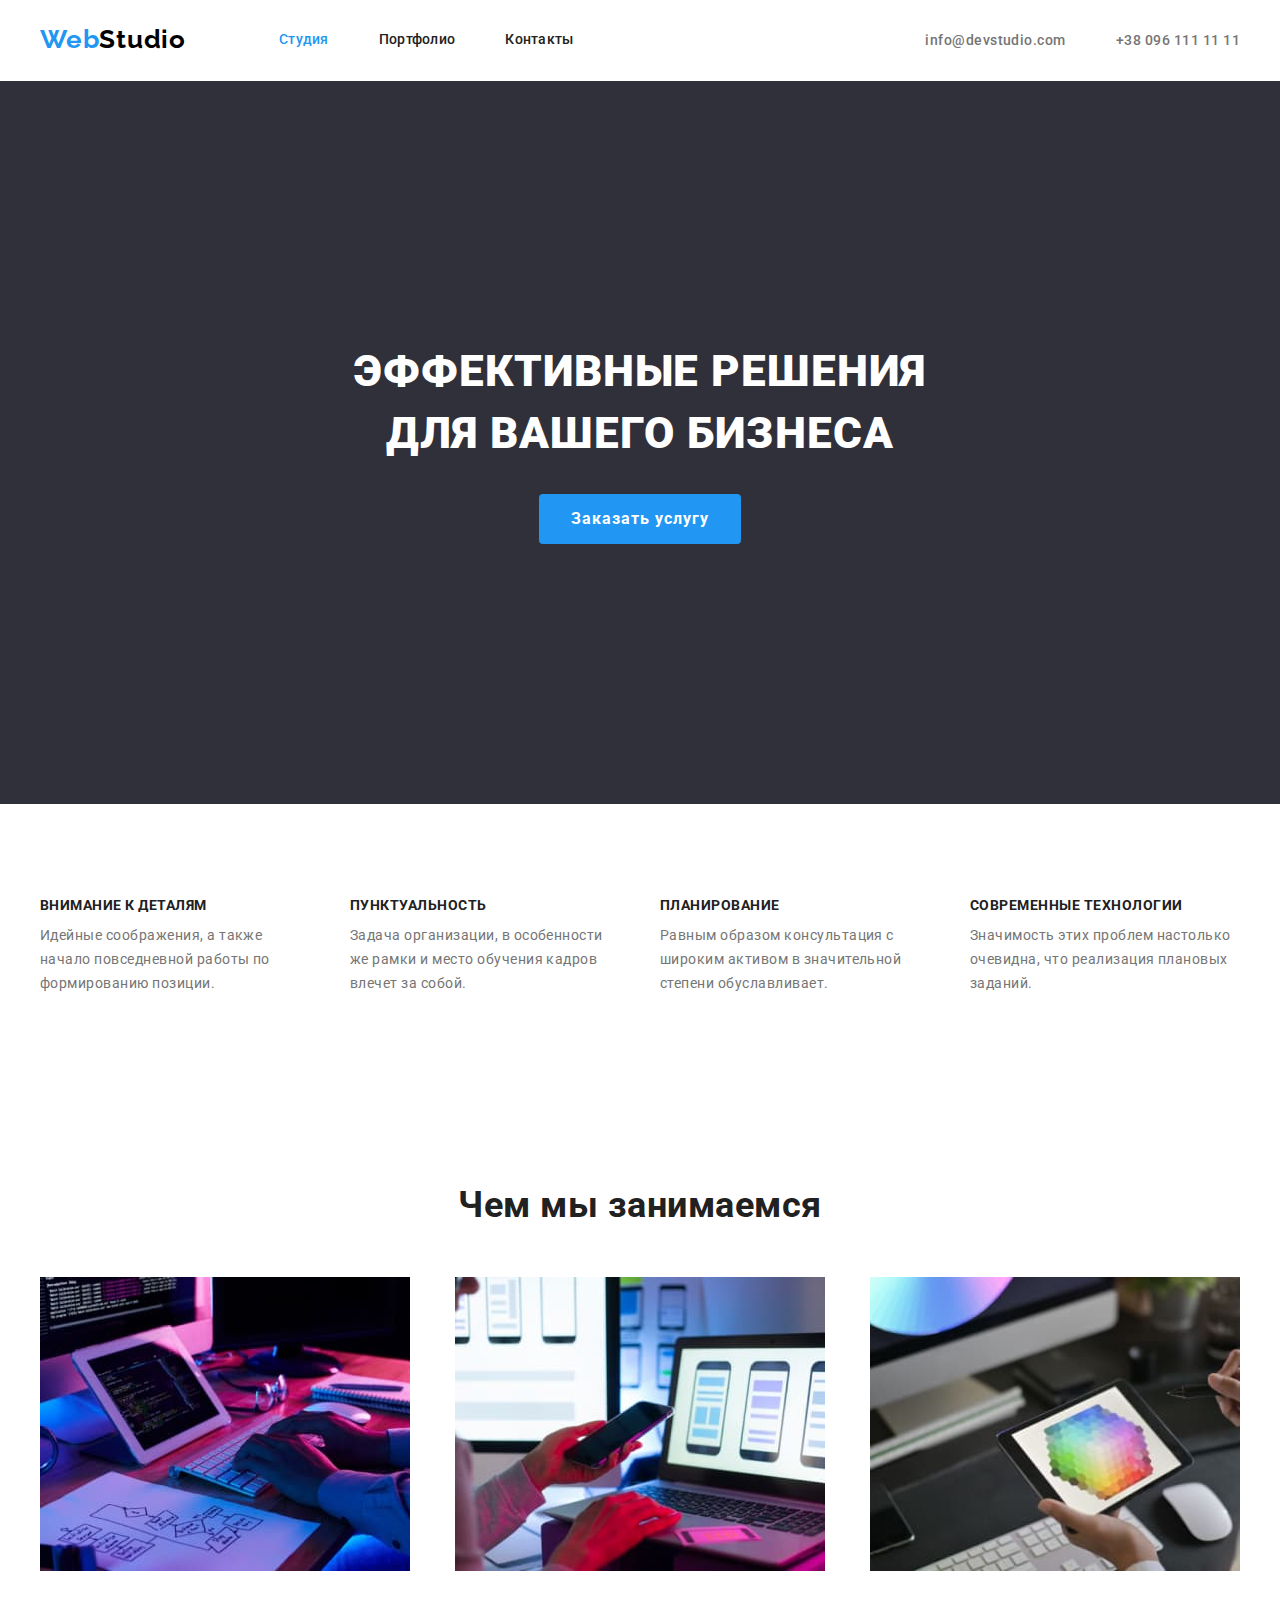
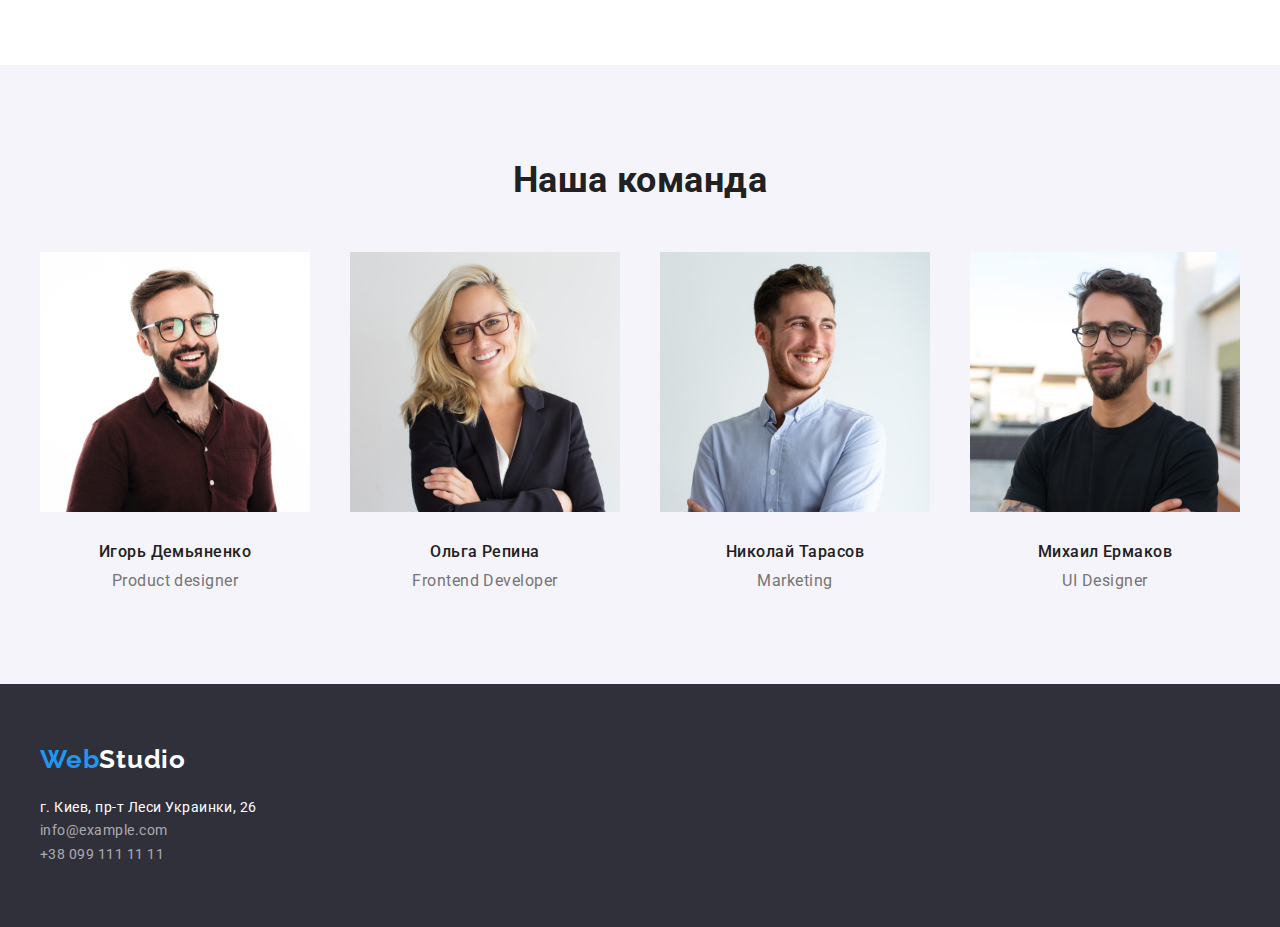
==== commit 42e62eca: "добавляет цвет в секцию Студии, рамки карточкам в страницу Портфолио" ====
--- a/index.html
+++ b/index.html
@@ -70,9 +70,9 @@
                 <div class="container">
                     <h2 class="main-headers">Чем мы занимаемся</h2>
                     <ul class="flex-list">
-                        <li class="list flex-img"><img src="./images/box1.jpg" alt="написание кода" width="370" height="294"></li>
-                        <li class="list flex-img"><img src="./images/box2.jpg" alt="подбор дизайна" width="370" height="294"></li>
-                        <li class="list flex-img"><img src="./images/box3.jpg" alt="согласование цветовой палитры" width="370" height="294"></li>
+                        <li class="list flex-img"><img src="./images/box1.jpg" alt="написание кода" width="370" height="294" class="names-img"></li>
+                        <li class="list flex-img"><img src="./images/box2.jpg" alt="подбор дизайна" width="370" height="294" class="names-img"></li>
+                        <li class="list flex-img"><img src="./images/box3.jpg" alt="согласование цветовой палитры" width="370" height="294" class="names-img"></li>
                     </ul>
                 </div>
             </section>
@@ -82,22 +82,22 @@
                     <h2 class="main-headers">Наша команда</h2>
                     <ul class="flex-list">
                         <li class="names list">
-                            <img src="./images/img.jpg" alt="дизайнер продукта" width="270" height="260">
+                            <img src="./images/img.jpg" alt="дизайнер продукта" width="270" height="260" class="names-img"> 
                             <h3>Игорь Демьяненко</h3>
                             <p>Product designer</p>
                         </li>
                         <li class="names list">
-                            <img src="./images/img3.jpg" alt="фронтенд разработчик" width="270" height="260">
+                            <img src="./images/img3.jpg" alt="фронтенд разработчик" width="270" height="260" class="names-img">
                             <h3>Ольга Репина</h3>
                             <p>Frontend Developer</p>
                         </li>
                         <li class="names list">
-                            <img src="./images/img1.jpg" alt="маркетолог" width="270" height="260">
+                            <img src="./images/img1.jpg" alt="маркетолог" width="270" height="260" class="names-img">
                             <h3>Николай Тарасов</h3>
                             <p>Marketing</p>
                         </li>
                         <li class="names list">
-                            <img src="./images/img2.jpg" alt="дизайнер интерфейса" width="270" height="260">
+                            <img src="./images/img2.jpg" alt="дизайнер интерфейса" width="270" height="260" class="names-img">
                             <h3>Михаил Ермаков</h3>
                             <p>UI Designer</p>
                         </li>
--- a/css/styles.css
+++ b/css/styles.css
@@ -47,7 +47,9 @@
   padding-top: 94px;
   padding-bottom: 94px;
 }
-
+.section:nth-child(2n + 4) {
+  background-color: var(--buttons-color);
+}
 .flex-list > .flex-item:not(:last-child),
 .flex-list > .flex-img:not(:last-child),
 .flex-list > .names:not(:last-child) {
@@ -64,6 +66,10 @@
   color: var(--secondary-text-color);
 }
 /* Наша команда */
+.names-img {
+  display: block;
+  width: 100%;
+}
 .names {
   line-height: 1.2;
 }
@@ -111,6 +117,12 @@
 }
 .projects {
   width: 370px;
+  border-bottom: 1px solid #eeeeee;
+  border-left: 1px solid #eeeeee;
+  border-right: 1px solid #eeeeee;
+}
+.desc {
+  padding: 20px 24px;
 }
 .projects:not(:last-child) {
   margin-bottom: 30px;
@@ -125,7 +137,6 @@
 .projects-img {
   display: block;
   width: 100%;
-  margin-bottom: 20px;
 }
 .butt:hover,
 .butt:focus {
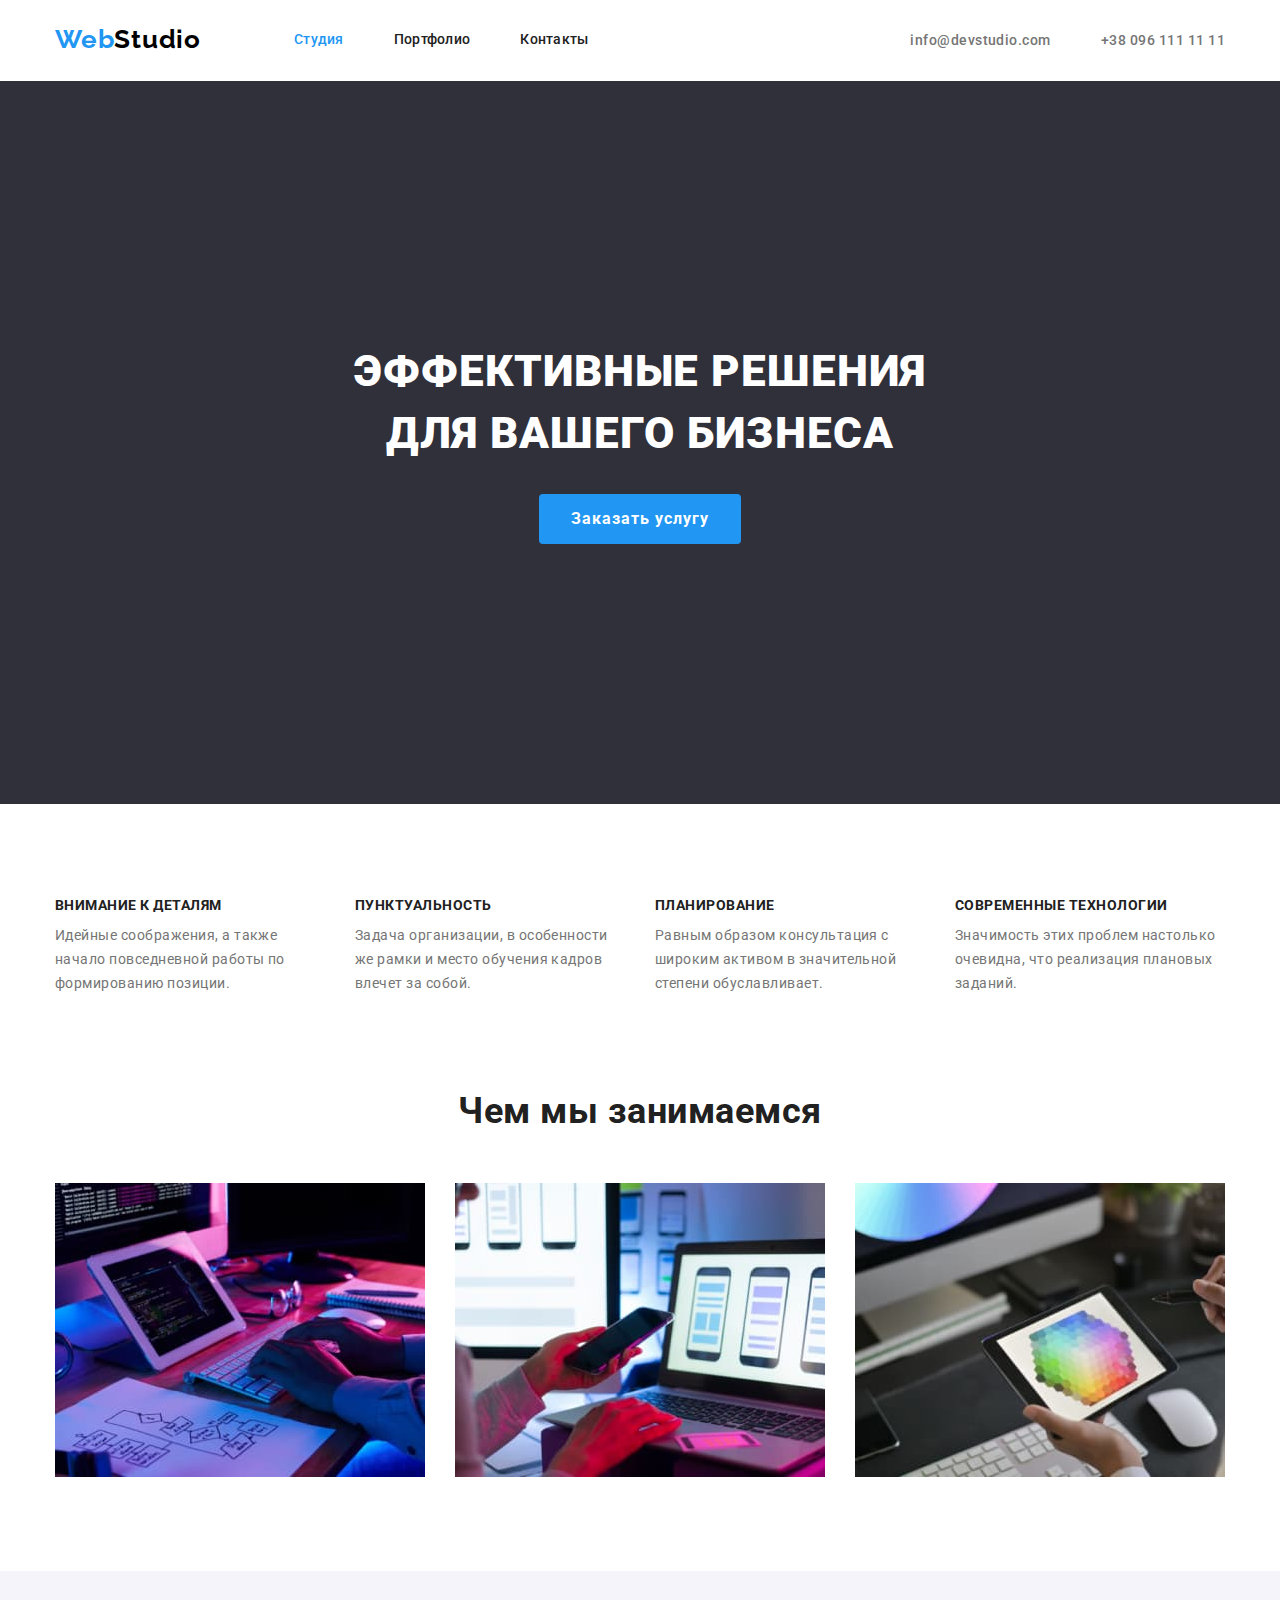
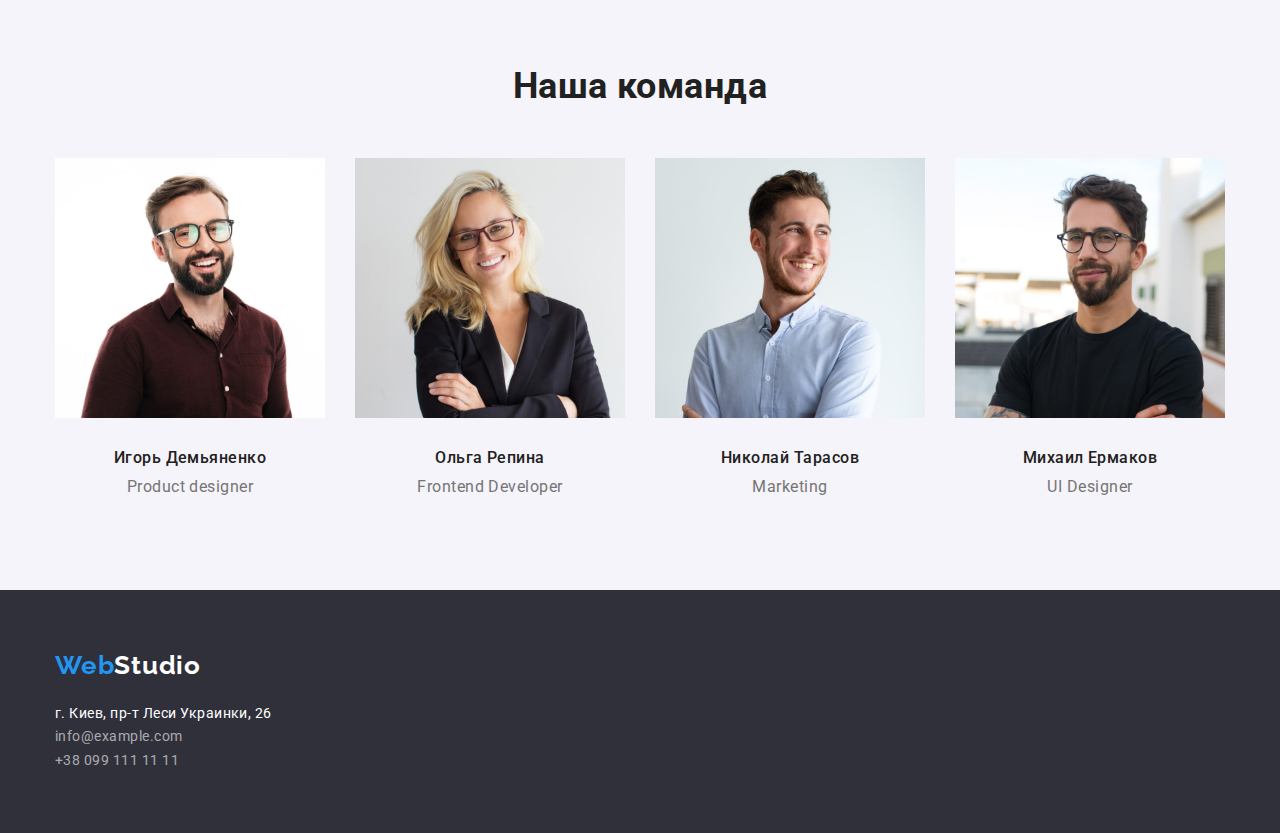
==== commit a143f158: "меняет размер контейнера, в шапке замена внешних отступов на вжатие контента, убирает лишний padding" ====
--- a/index.html
+++ b/index.html
@@ -66,7 +66,7 @@
                 </div>
             </section>
             <!-- Чем мы занимаемся -->
-            <section class="section">
+            <section class="section no-padding">
                 <div class="container">
                     <h2 class="main-headers">Чем мы занимаемся</h2>
                     <ul class="flex-list">
--- a/css/styles.css
+++ b/css/styles.css
@@ -1,4 +1,6 @@
 /* Стили страницы Студио */
+
+/* Герой */
 .hero {
   letter-spacing: 0.06em;
   text-align: center;
@@ -41,8 +43,6 @@
   line-height: 1.14;
   text-transform: uppercase;
 }
-/* Наши преимущества */
-
 .section {
   padding-top: 94px;
   padding-bottom: 94px;
@@ -56,14 +56,21 @@
   margin-right: 30px;
 }
 
+/* Наши преимущества */
+
 .flex-item {
   width: 270px;
 }
+
 .advantages {
   justify-content: space-between;
   font-size: 14px;
   line-height: 1.7;
   color: var(--secondary-text-color);
+}
+/* Чем мы занимаемся */
+.no-padding {
+  padding-top: 0;
 }
 /* Наша команда */
 .names-img {
@@ -87,9 +94,13 @@
 }
 
 /* Стили страницы Портфолио */
+
+/* Шапка */
 .port-header {
   border: 1px solid #ececec;
 }
+
+/* Меню кнопок */
 .list .butt {
   padding: 6px 22px;
   margin-bottom: 50px;
@@ -110,6 +121,13 @@
   margin-right: 8px;
 }
 
+.butt:hover,
+.butt:focus {
+  background-color: var(--extra-color);
+  color: var(--main-white-color);
+}
+
+/* Карточки проектов */
 .flex-projects {
   display: flex;
   flex-wrap: wrap;
@@ -120,6 +138,10 @@
   border-bottom: 1px solid #eeeeee;
   border-left: 1px solid #eeeeee;
   border-right: 1px solid #eeeeee;
+}
+.projects-img {
+  display: block;
+  width: 100%;
 }
 .desc {
   padding: 20px 24px;
@@ -133,15 +155,6 @@
 }
 .projects:nth-last-child(-n + 3) {
   margin-bottom: 0;
-}
-.projects-img {
-  display: block;
-  width: 100%;
-}
-.butt:hover,
-.butt:focus {
-  background-color: var(--extra-color);
-  color: var(--main-white-color);
 }
 
 .projects a {
--- a/css/commonstyles.css
+++ b/css/commonstyles.css
@@ -22,7 +22,7 @@
   padding: 0;
 }
 .container {
-  width: 1230px;
+  width: 1200px;
   margin-left: auto;
   margin-right: auto;
   padding-left: 15px;
@@ -41,8 +41,8 @@
 
 .header-flex {
   display: flex;
-  margin-top: 24px;
-  margin-bottom: 25px;
+  padding-top: 24px;
+  padding-bottom: 25px;
 }
 .nav-flex {
   display: flex;
@@ -96,6 +96,7 @@
   color: var(--secondary-text-color);
   text-decoration: none;
 }
+
 /* Подвал */
 .backlogo {
   color: var(--main-white-color);
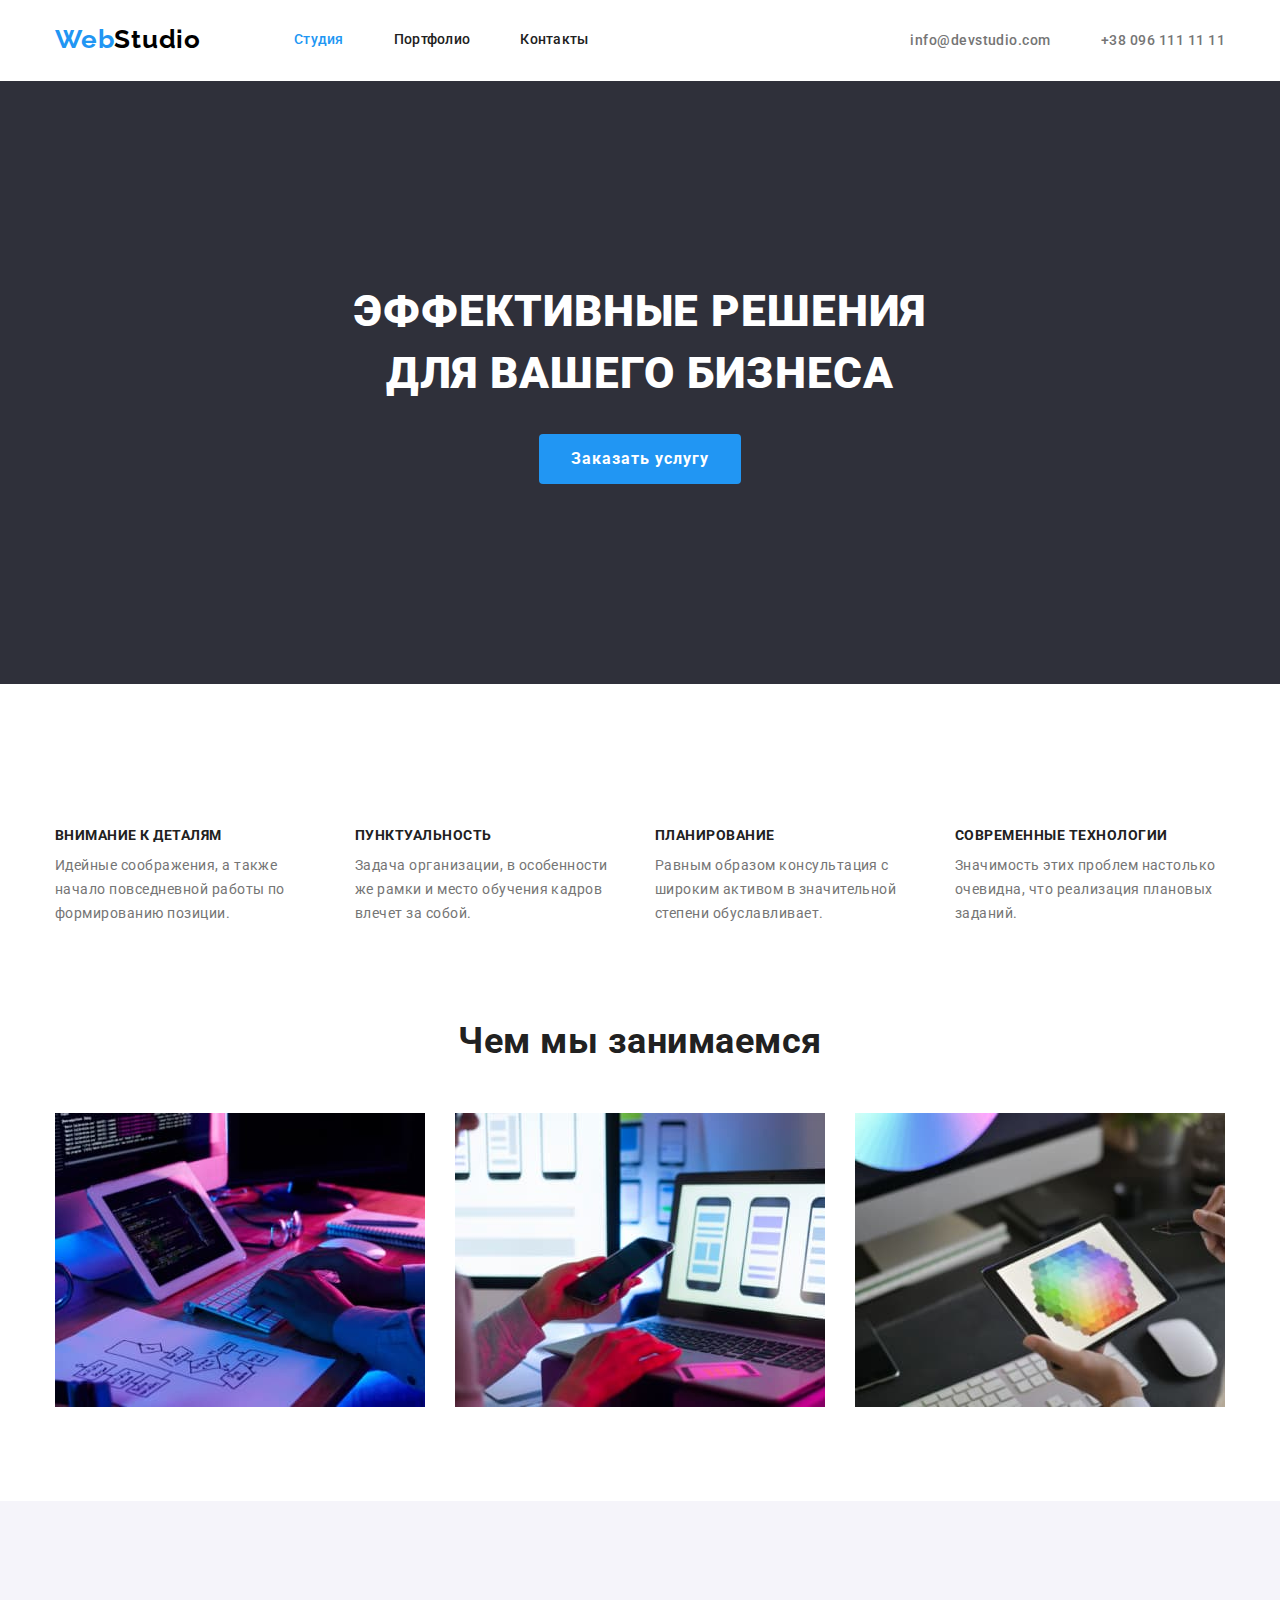
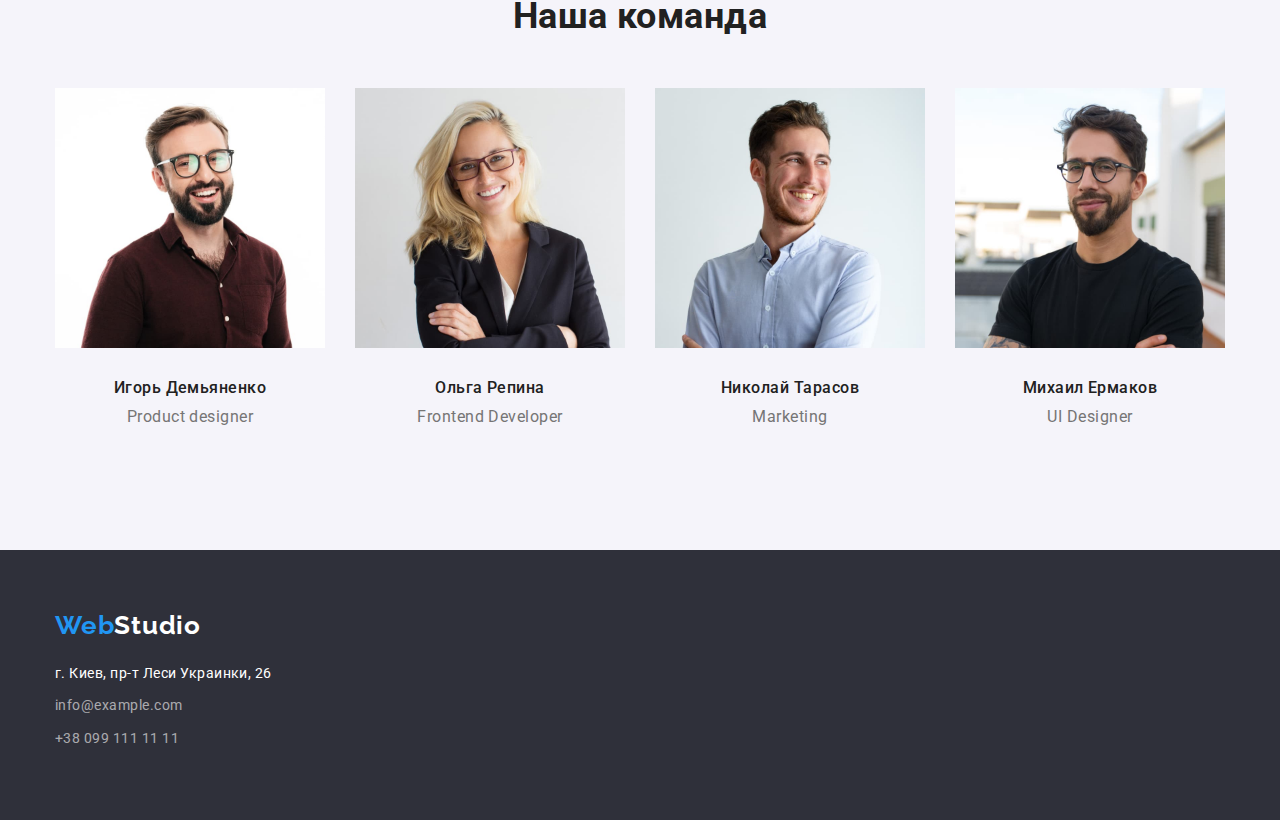
==== commit 739c9a01: "правит ошибки по рекомендациям ментора" ====
--- a/index.html
+++ b/index.html
@@ -13,7 +13,7 @@
 
 <body>
     <!-- Шапка -->
-        <header>
+        <header class="header-padd">
             <div class="header-flex container">
                 <nav class="navigation nav-flex">
                     <a href="./index.html" class="navigation-logo">
@@ -35,7 +35,9 @@
         <!-- Основной контент страницы Студия-->
         <main>
             <!-- Hero -->
-            <div class="delete-class">
+               
+         <!-- delete-class - временный клас для тёмного фона на герое и в подвале, потом удалю) -->
+            <div class="delete-class"> 
                 <section class="hero">
                     <h1 class="hero-name">Эффективные решения</br> для вашего бизнеса</h1>
                     <button type="button" class="main-button">Заказать услугу</button>
@@ -44,7 +46,7 @@
             <!-- Наши преимущества -->
             <section class="section">
                 <div class="container">
-                    <h2 class="main-headers display-none">Наши преимущества</h2>
+                    <h2 class="main-headers hidden">Наши преимущества</h2>
                     <ul class="flex-list">
                         <li class="list flex-item">
                             <h3 class="secondary-headers">Внимание к деталям</h3>
@@ -83,38 +85,47 @@
                     <ul class="flex-list">
                         <li class="names list">
                             <img src="./images/img.jpg" alt="дизайнер продукта" width="270" height="260" class="names-img"> 
-                            <h3>Игорь Демьяненко</h3>
-                            <p>Product designer</p>
+                            <div class="names-desc">
+                                <h3>Игорь Демьяненко</h3>
+                                <p>Product designer</p>
+                            </div>
                         </li>
                         <li class="names list">
                             <img src="./images/img3.jpg" alt="фронтенд разработчик" width="270" height="260" class="names-img">
-                            <h3>Ольга Репина</h3>
-                            <p>Frontend Developer</p>
+                            <div class="names-desc">
+                                <h3>Ольга Репина</h3>
+                                <p>Frontend Developer</p>
+                            </div>
                         </li>
                         <li class="names list">
                             <img src="./images/img1.jpg" alt="маркетолог" width="270" height="260" class="names-img">
-                            <h3>Николай Тарасов</h3>
-                            <p>Marketing</p>
+                            <div class="names-desc">
+                                <h3>Николай Тарасов</h3>
+                                <p>Marketing</p>
+                            </div>
                         </li>
                         <li class="names list">
                             <img src="./images/img2.jpg" alt="дизайнер интерфейса" width="270" height="260" class="names-img">
-                            <h3>Михаил Ермаков</h3>
-                            <p>UI Designer</p>
+                            <div class="names-desc">
+                                <h3>Михаил Ермаков</h3>
+                                <p>UI Designer</p>
+                            </div>
                         </li>
                     </ul>
                 </div>
             </section>
         </main>
         <!-- Подвал -->
-        <footer class="delete-class">
+        <!--  delete-class - временный клас для тёмного бэкграунда на герое и в подвале, потом удалю) -->
+        <footer class="delete-class foot-padd">
             <div class="container">
                 <a href="./index.html" class="navigation-logo link">
                     <p class="foot-logo"><span class="logo">Web</span><span class="backlogo">Studio</span></p>
                 </a>
                 <address class="footaddress">
-                    <a href="https://goo.gl/maps/UZM62VKS9garVXZ96" class="address link">г. Киев, пр-т Леси Украинки, 26</a>
-                    <p><a href="mailto:info@example.com" class="footcontacts link">info@example.com</a></p>
-                    <p><a href="tel:+380991111111" class="footcontacts link">+38 099 111 11 11</a></p>
+                    <a href="https://goo.gl/maps/UZM62VKS9garVXZ96" class="address">г. Киев, пр-т Леси Украинки, 26</a>
+                    <p><a href="mailto:info@example.com" class="footcontacts">info@example.com</a></p>
+                    <p><a href="tel:+380991111111" class="footcontacts">+38 099 111 11 11</a></p>
                 </address>
             </div>
         </footer>
--- a/css/styles.css
+++ b/css/styles.css
@@ -4,9 +4,10 @@
 .hero {
   letter-spacing: 0.06em;
   text-align: center;
+  padding-top: 200px;
+  padding-bottom: 200px;
 }
 .hero-name {
-  margin-top: 200px;
   margin-bottom: 30px;
   font-weight: 900;
   font-size: 44px;
@@ -15,7 +16,6 @@
   text-transform: uppercase;
 }
 .main-button {
-  margin-bottom: 200px;
   border: 0;
   border-radius: 4px;
   padding: 10px 32px;
@@ -50,10 +50,10 @@
 .section:nth-child(2n + 4) {
   background-color: var(--buttons-color);
 }
-.flex-list > .flex-item:not(:last-child),
-.flex-list > .flex-img:not(:last-child),
-.flex-list > .names:not(:last-child) {
-  margin-right: 30px;
+.flex-list > .flex-item + .flex-item,
+.flex-list > .flex-img + .flex-img,
+.flex-list > .names + .names {
+  margin-left: 30px;
 }
 
 /* Наши преимущества */
@@ -81,7 +81,6 @@
   line-height: 1.2;
 }
 .names h3 {
-  margin-top: 30px;
   font-weight: 500;
   font-size: 16px;
   text-align: center;
@@ -91,6 +90,10 @@
   font-size: 16px;
   color: var(--secondary-text-color);
   text-align: center;
+}
+.names-desc {
+  padding-top: 30px;
+  padding-bottom: 30px;
 }
 
 /* Стили страницы Портфолио */
@@ -103,7 +106,6 @@
 /* Меню кнопок */
 .list .butt {
   padding: 6px 22px;
-  margin-bottom: 50px;
   border: 0;
   font-weight: 500;
   font-size: 16px;
@@ -116,6 +118,7 @@
 }
 .flex-list.flex-but {
   justify-content: center;
+  margin-bottom: 50px;
 }
 .flex-but > .list:not(:last-child) {
   margin-right: 8px;
--- a/css/commonstyles.css
+++ b/css/commonstyles.css
@@ -16,6 +16,9 @@
 h1,
 h2,
 h3,
+h4,
+h5,
+h6,
 p,
 ul {
   margin: 0;
@@ -28,8 +31,10 @@
   padding-left: 15px;
   padding-right: 15px;
 }
-.display-none {
-  display: none;
+.hidden {
+  visibility: hidden;
+  height: 0;
+  width: 0;
 }
 
 .flex-list {
@@ -39,10 +44,13 @@
 
 /* Шапка */
 
+.header-padd {
+  padding-top: 24px;
+  padding-bottom: 25px;
+}
+
 .header-flex {
   display: flex;
-  padding-top: 24px;
-  padding-bottom: 25px;
 }
 .nav-flex {
   display: flex;
@@ -56,9 +64,9 @@
   margin-left: auto;
 }
 
-.nav-list .nav-item:not(:last-child),
-.auth-list .nav-item:not(:last-child) {
-  margin-right: 50px;
+.nav-list > .nav-item + .nav-item,
+.auth-list > .nav-item + .nav-item {
+  margin-left: 50px;
 }
 .navigation {
   font-weight: 500;
@@ -98,6 +106,10 @@
 }
 
 /* Подвал */
+.foot-padd {
+  padding-bottom: 60px;
+  padding-top: 60px;
+}
 .backlogo {
   color: var(--main-white-color);
 }
@@ -106,8 +118,6 @@
 }
 .delete-class {
   background-color: #2f303a;
-  padding-top: 60px;
-  padding-bottom: 60px;
 }
 .footaddress {
   font-size: 14px;
@@ -115,11 +125,13 @@
   font-style: normal;
 }
 .address {
+  display: block;
   color: var(--main-white-color);
   text-decoration: none;
   margin-bottom: 9px;
 }
 .footcontacts {
+  display: block;
   color: rgba(255, 255, 255, 0.6);
   text-decoration: none;
   margin-bottom: 9px;
